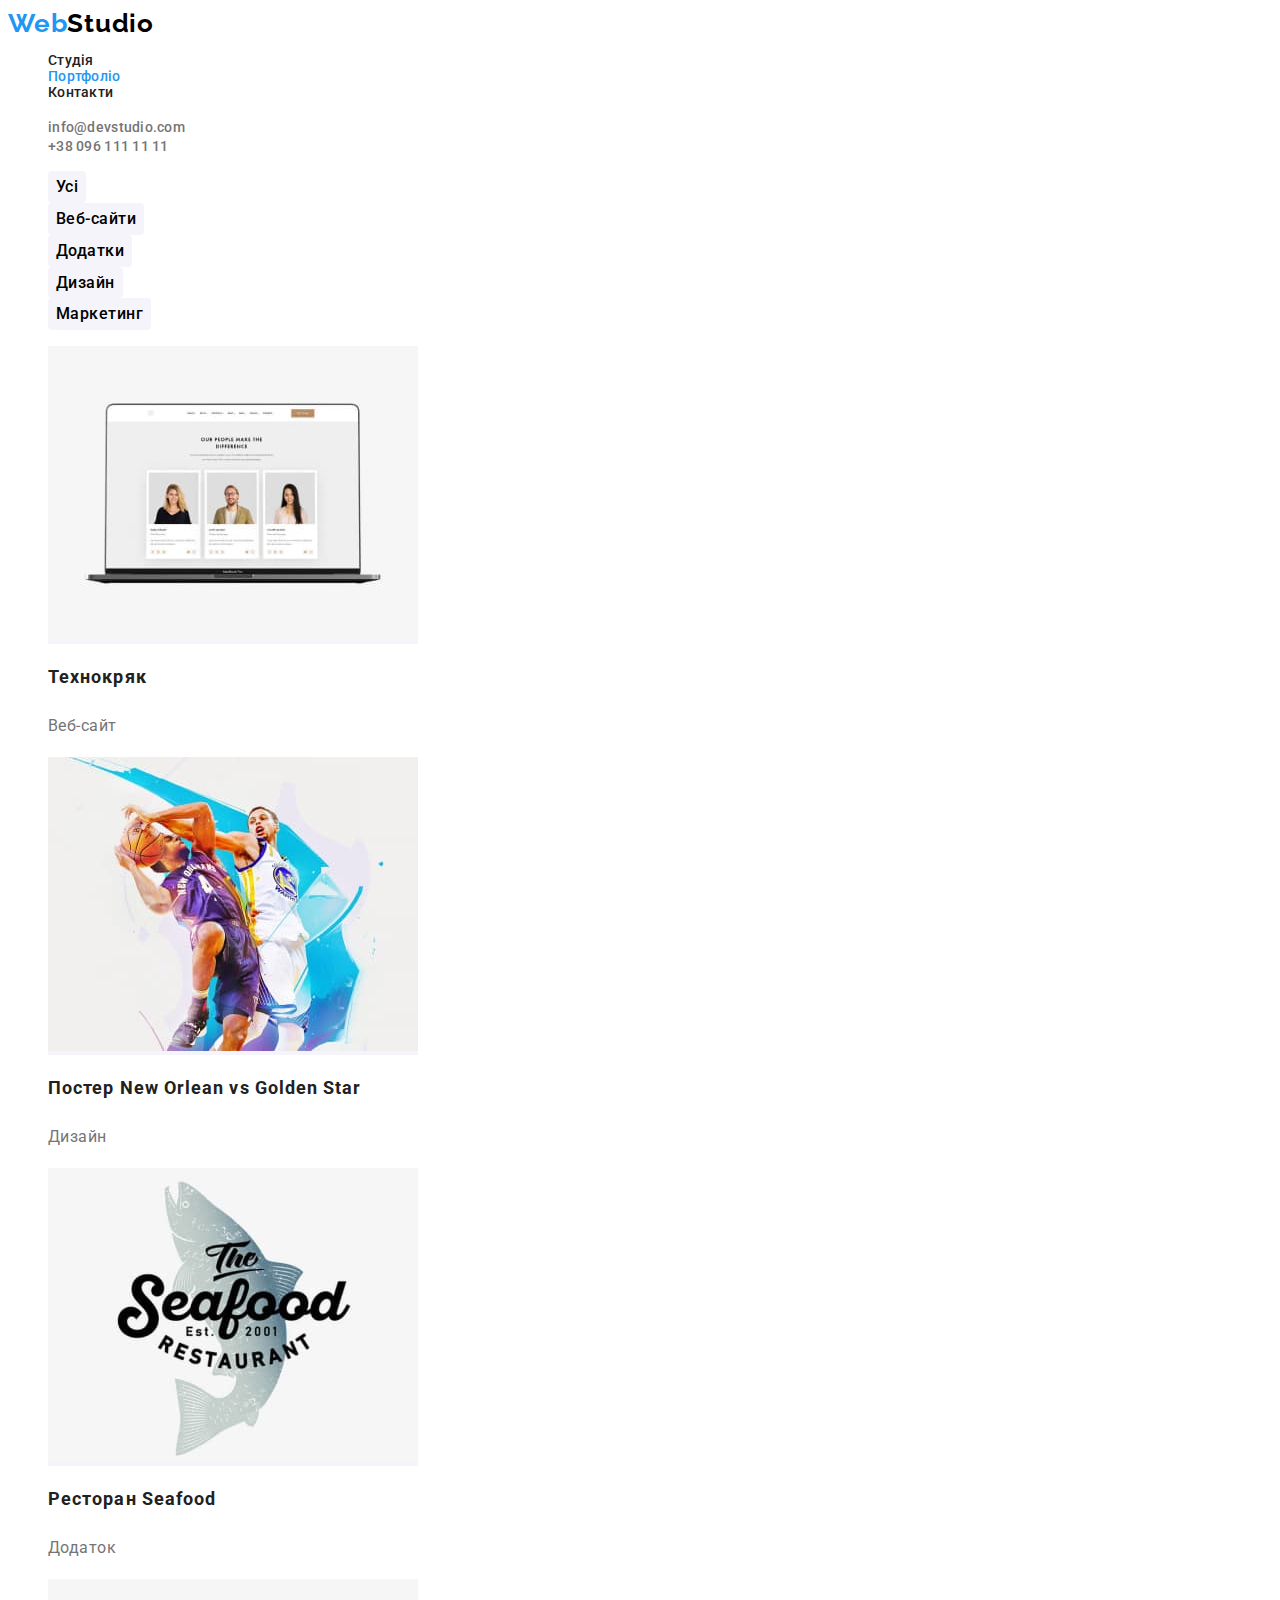
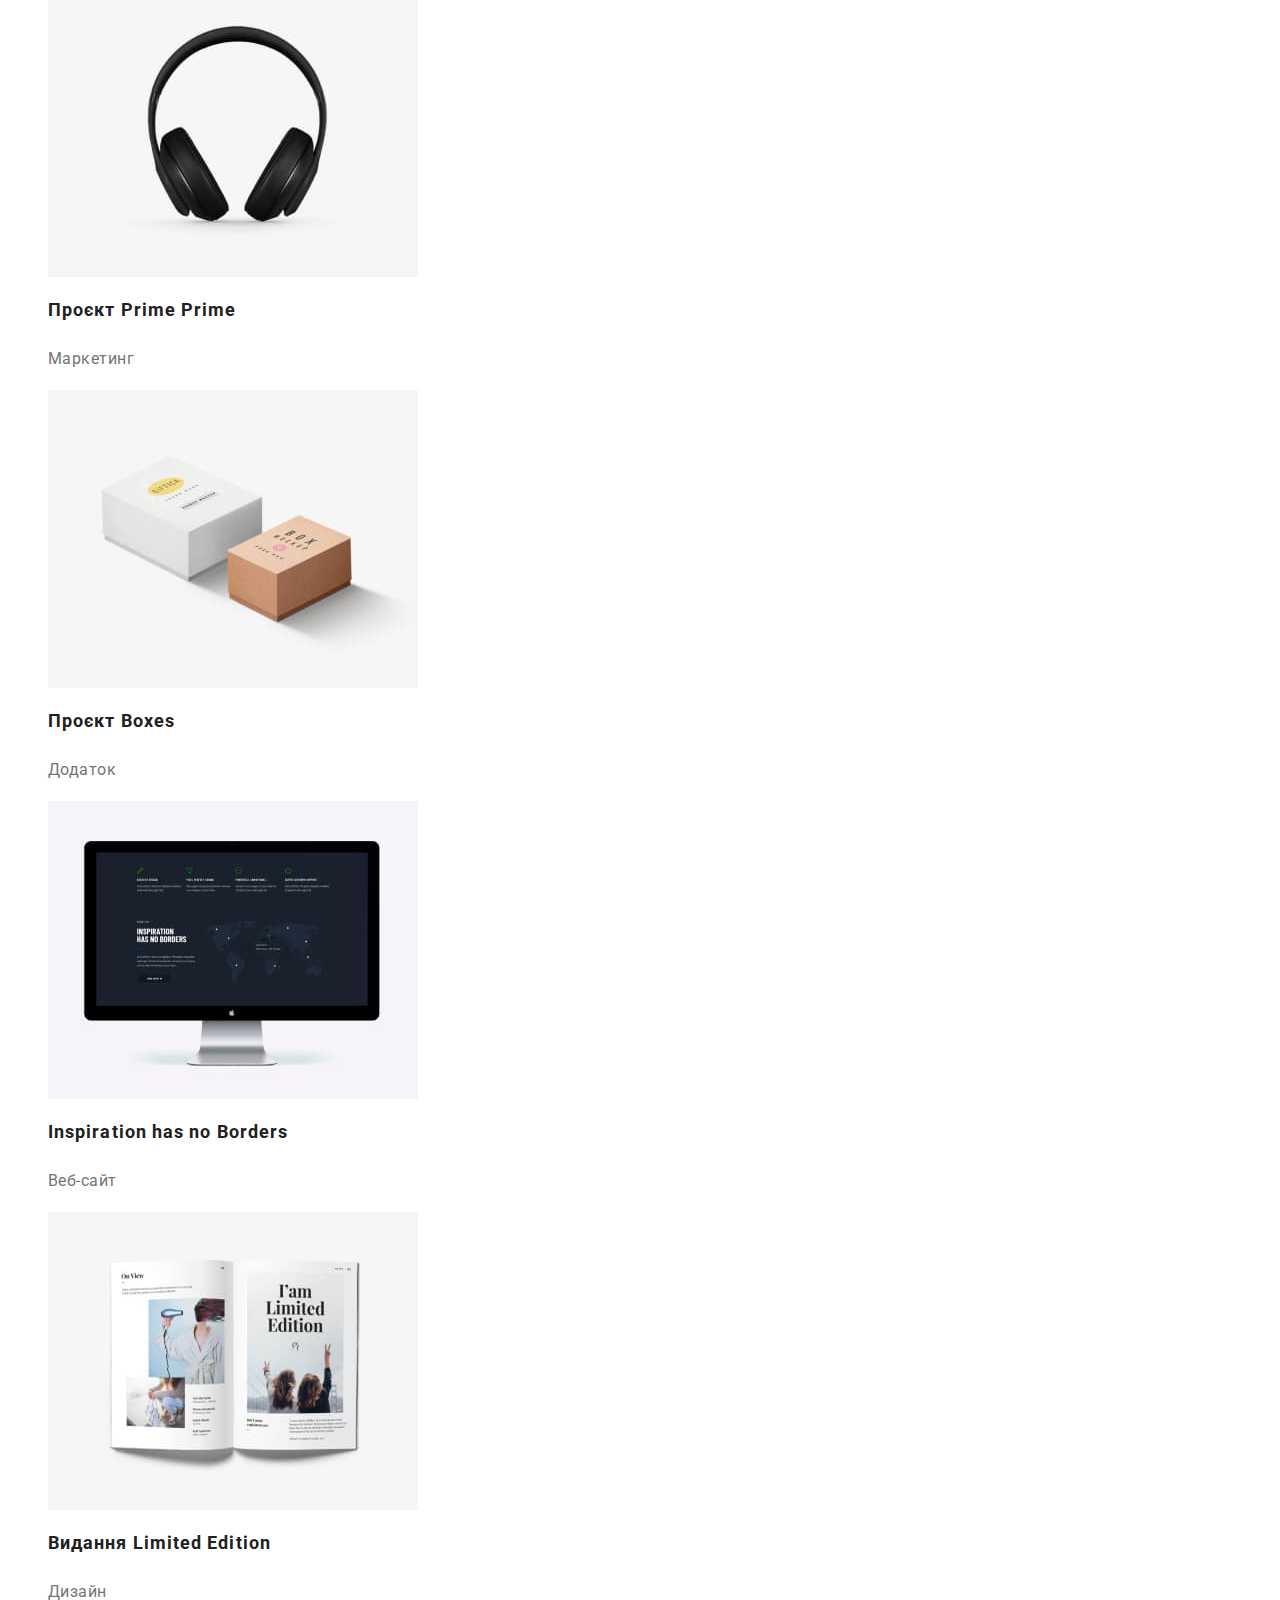
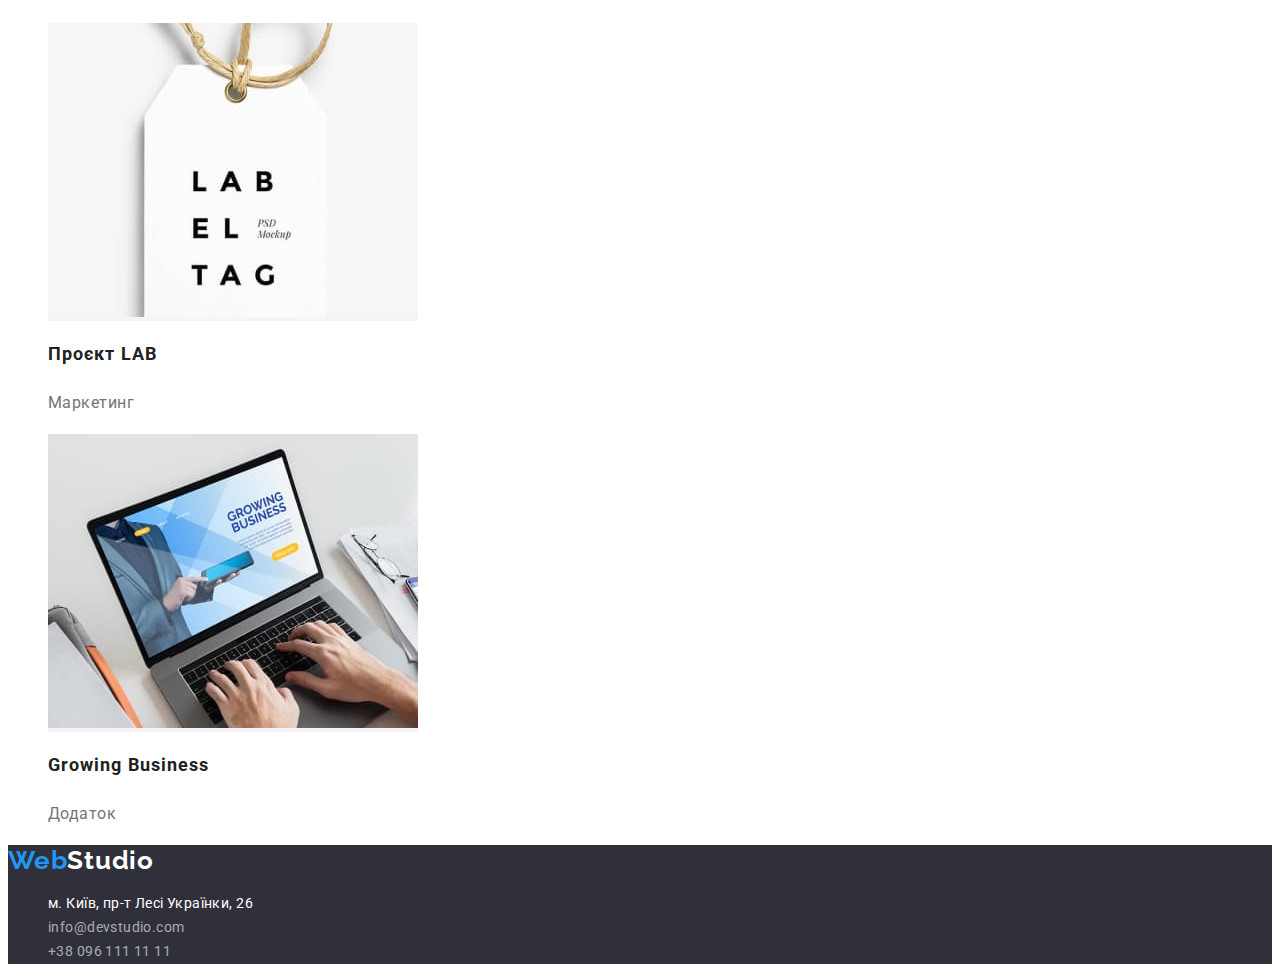
==== portfolio.html @ 5e90a902 "start" ====
<!DOCTYPE html>
<html lang="uk">
  <head>
    <meta charset="UTF-8" />
    <meta http-equiv="X-UA-Compatible" content="IE=edge" />
    <meta name="viewport" content="width=device-width, initial-scale=1.0" />
    <title>Портфоліо</title>
    <link rel="stylesheet" href="./css/style.css" />
    <link rel="preconnect" href="https://fonts.googleapis.com" />
    <link rel="preconnect" href="https://fonts.gstatic.com" crossorigin />
    <link
      href="https://fonts.googleapis.com/css2?family=Raleway:wght@700&family=Roboto:wght@400;500;700;900&display=swap"
      rel="stylesheet"
    />
    <link rel="stylesheet" href="./css/style.css" />
  </head>
  <body>
    <header>
      <a class="logo" lang="en" href="./index.html">
        Web<span class="logo-part">Studio</span>
      </a>
      <nav>
        <ul class="navigation list">
          <li class="navigation-item">
            <a class="navigation-link link" href="./index.html">Студія</a>
          </li>
          <li class="navigation-item">
            <a class="navigation-link link current" href="#">Портфоліо</a>
          </li>
          <li class="navigation-item">
            <a class="navigation-link link" href="#">Контакти</a>
          </li>
        </ul>
      </nav>
      <ul class="list">
        <li>
          <a class="header-mail link" href="mailto:info@devstudio.com"
            >info@devstudio.com</a
          >
        </li>
        <li>
          <a class="header-tel link" href="tel:+380961111111"
            >+38 096 111 11 11</a
          >
        </li>
      </ul>
    </header>

    <main>
      <section>
        <h1 class="visually-hidden">Портфоліо</h1>
        <ul class="portfolio-list list">
          <li class="portfolio-list-item">
            <button class="portfolio-list-btn" type="button">Усі</button>
          </li>
          <li>
            <button class="portfolio-list-btn" type="button">Веб-сайти</button>
          </li>
          <li>
            <button class="portfolio-list-btn" type="button">Додатки</button>
          </li>
          <li>
            <button class="portfolio-list-btn" type="button">Дизайн</button>
          </li>
          <li>
            <button class="portfolio-list-btn" type="button">Маркетинг</button>
          </li>
        </ul>
        <ul class="portfolio-exaples-list list">
          <li>
            <a class="portfolio-link link" href="">
              <img
                src="./images/portfolio/technokryak.jpg"
                alt="Веб сайт Технокряк"
                width="370"
                height="294"
              />
              <h2 class="portfolio-examples-name">Технокряк</h2>
              <p class="portfolio-examples-type">Веб-сайт</p></a
            >
          </li>
          <li>
            <a class="portfolio-link link" href="">
              <img
                src="./images/portfolio/poster.jpg"
                alt="Постер"
                width="370"
                height="294"
              />
              <h2 class="portfolio-examples-name">
                Постер <span lang="en">New Orlean vs Golden Star</span>
              </h2>
              <p class="portfolio-examples-type">Дизайн</p></a
            >
          </li>
          <li>
            <a class="portfolio-link link" href="">
              <img
                src="./images/portfolio/restaurant.jpg"
                alt="Емблема ресторану"
                width="370"
                height="294"
              />
              <h2 class="portfolio-examples-name">
                Ресторан <span lang="en">Seafood</span>
              </h2>
              <p class="portfolio-examples-type">Додаток</p></a
            >
          </li>
          <li>
            <a class="portfolio-link link" href="">
              <img
                src="./images/portfolio/prime.jpg"
                alt="Навушники"
                width="370"
                height="294"
              />
              <h2 class="portfolio-examples-name">
                Проєкт <span lang="en">Prime</span> Prime
              </h2>
              <p class="portfolio-examples-type">Маркетинг</p></a
            >
          </li>
          <li>
            <a class="portfolio-link link" href="">
              <img
                src="./images/portfolio/boxes.jpg"
                alt="Коробки"
                width="370"
                height="294"
              />
              <h2 class="portfolio-examples-name">
                Проєкт <span lang="en">Boxes</span>
              </h2>
              <p class="portfolio-examples-type">Додаток</p></a
            >
          </li>
          <li>
            <a class="portfolio-link link" href="">
              <img
                src="./images/portfolio/inspiration.jpg"
                alt="Карта світу на моніторі"
                width="370"
                height="294"
              />
              <h2 class="portfolio-examples-name" lang="en">
                Inspiration has no Borders
              </h2>
              <p class="portfolio-examples-type">Веб-сайт</p></a
            >
          </li>
          <li>
            <a class="portfolio-link link" href="">
              <img
                src="./images/portfolio/limition-edition.jpg"
                alt="Книга"
                width="370"
                height="294"
              />
              <h2 class="portfolio-examples-name">
                Видання <span lang="en">Limited Edition</span>
              </h2>
              <p class="portfolio-examples-type">Дизайн</p></a
            >
          </li>
          <li>
            <a class="portfolio-link link" href="">
              <img
                src="./images/portfolio/lab.jpg"
                alt="лейба на шнурку"
                width="370"
                height="294"
              />
              <h2 class="portfolio-examples-name">
                Проєкт <span lang="en">LAB</span>
              </h2>
              <p class="portfolio-examples-type">Маркетинг</p></a
            >
          </li>
          <li>
            <a class="portfolio-link link" href="">
              <img
                src="./images/portfolio/growing-business.jpg"
                alt="хтось працює на ноуті"
                width="370"
                height="294"
              />
              <h2 class="portfolio-examples-name" lang="en">
                Growing Business
              </h2>
              <p class="portfolio-examples-type">Додаток</p></a
            >
          </li>
        </ul>
      </section>
    </main>

    <footer class="footer">
      <a class="logo" lang="en" href="./index.html">
        Web<span class="logo-part-footer">Studio</span>
      </a>
      <address class="adress">
        <ul class="adress-list list">
          <li class="adress-list-item">
            <a
              class="adress-location link"
              href="https://goo.gl/maps/Y96jRxVXNG4Ckdfr9"
              target="_blank"
              rel="noopener noreferrer"
              >м. Київ, пр-т Лесі Українки, 26</a
            >
          </li>
          <li class="adress-list-item">
            <a class="adress-mail link" href="mailto:info@devstudio.com"
              >info@devstudio.com</a
            >
          </li>
          <li class="adress-list-item">
            <a class="adress-tel link" href="tel:+380961111111"
              >+38 096 111 11 11</a
            >
          </li>
        </ul>
      </address>
    </footer>
  </body>
</html>
---- css/style.css ----
:root {
  --main-color: #212121;
  --link-color: #2196f3;
  --second-text-color: #757575;
  --logo-color: #000000;
  --second-color: #ffffff;
  --team-background-color: #ffffff;
  --background-color-second: #2f303a;
  --background-color-third: #f5f4fa;
  --footer-link-color: rgba(255, 255, 255, 0.6);
  --btn-background-color: #2196f3;
  --btn-second-color: #188ce8;
}

body {
  font-family: "Roboto", sans-serif;
  background-color: #ffffff;
  color: var(--main-color);
}
.list {
  list-style: none;
}

.link {
  text-decoration: none;
}
/* -----------header =============*/
.logo {
  font-family: "Raleway";
  font-style: normal;
  font-weight: 700;
  font-size: 26px;
  line-height: 1.19;
  letter-spacing: 0.03em;
  color: var(--link-color);
  text-decoration: none;
}
.logo-part {
  color: var(--logo-color);
}
.navigation {
  font-weight: 500;
  font-size: 14px;
  line-height: 1.14;
  letter-spacing: 0.02em;
  color: var(--main-color);
}

.navigation-link {
  color: var(--main-color);
}
.navigation-link:hover,
.navigation-link:focus {
  color: var(--link-color);
}
.navigation-link.current {
  color: var(--link-color);
}
.header-mail,
.header-tel {
  font-weight: 500;
  font-size: 14px;
  line-height: 1.14;
  letter-spacing: 0.02em;
  color: var(--second-text-color);
}
.header-mail:hover,
.header-tel:hover,
.header-mail:focus,
.header-tel:focus {
  color: var(--link-color);
}

/* ----------- Hero=============*/
.hero {
  background-color: var(--background-color-second);
}
.hero-title {
  font-weight: 900;
  font-size: 44px;
  line-height: 1.36;
  text-align: center;
  letter-spacing: 0.06em;
  text-transform: uppercase;
  color: var(--second-color);
}

.hero-btn {
  font-family: inherit;
  background-color: var(--btn-background-color);
  box-shadow: 0px 4px 4px rgba(0, 0, 0, 0.15);
  border-radius: 4px;
  font-weight: 700;
  font-size: 16px;
  line-height: 1.88;
  text-align: center;
  letter-spacing: 0.06em;
  border-color: transparent;
  color: var(--second-color);
  cursor: pointer;
}

.hero-btn:hover,
.hero-btn:focus {
  background-color: var(--btn-second-color);
}

/* ----------- advantage=============*/
.visually-hidden {
  position: absolute;
  white-space: nowrap;
  width: 1px;
  height: 1px;
  overflow: hidden;
  border: 0;
  padding: 0;
  clip: rect(0 0 0 0);
  clip-path: inset(50%);
  margin: -1px;
}
.adventage-title {
  font-weight: 700;
  font-size: 14px;
  line-height: 1.14;
  letter-spacing: 0.03em;
  text-transform: uppercase;
}
.adventage-text {
  font-size: 14px;
  line-height: 1 71;
  letter-spacing: 0.03em;
  color: var(--second-text-color);
}
/* ----------- exaples=============*/
.examples-title {
  font-size: 36px;
  line-height: 1.16;
  text-align: center;
  letter-spacing: 0.03em;
}

.team-title {
  font-size: 36px;
  line-height: 1.16;
  text-align: center;
  letter-spacing: 0.03em;
}
/* ----------- team=============*/

.team {
  background-color: var(--background-color-third);
}
.team-list-item {
  background-color: var(--team-background-color);
}

.team-list-name {
  font-weight: 500;
  font-size: 16px;
  line-height: 1.18;
  text-align: center;
  letter-spacing: 0.03em;
}

.team-list-position {
  font-size: 16px;
  line-height: 1.18;
  text-align: center;
  letter-spacing: 0.03em;
  color: var(--second-text-color);
}

/* ----------- footer=============*/
.footer {
  background-color: var(--background-color-second);
}

.logo-part-footer {
  color: var(--second-color);
}
.adress {
  font-style: normal;
}

.adress-location {
  font-size: 14px;
  line-height: 1.71;
  letter-spacing: 0.03em;
  color: var(--second-color);
}
.adress-tel,
.adress-mail {
  font-size: 14px;
  line-height: 1.71;
  letter-spacing: 0.03em;
  color: var(--footer-link-color);
}

.adress-tel:hover,
.adress-mail:hover,
.adress-location:hover {
  color: var(--link-color);
}

.adress-tel:focus,
.adress-mail:focus,
.adress-location:focus {
  color: var(--link-color);
}
/* ----------- portfolio=============*/

.portfolio-list-btn:hover,
.portfolio-list-btn:focus {
  color: var(--second-color);
  background-color: var(--btn-background-color);
}
.portfolio-list-btn {
  font-family: inherit;
  cursor: pointer;
  font-weight: 500;
  font-size: 16px;
  line-height: 1.62;
  border-color: transparent;
  border-radius: 4px;
  text-align: center;
  letter-spacing: 0.03em;
  background-color: var(--background-color-third);
}

.portfolio-link {
  color: var(--main-color);
  background-color: var(--background-color-third);
}

.portfolio-examples-name {
  font-size: 18px;
  line-height: 2;
  letter-spacing: 0.06em;
}
.portfolio-examples-type {
  font-size: 16px;
  line-height: 1.88;
  letter-spacing: 0.03em;
  color: var(--second-text-color);
}
---- css/style.css ----
:root {
  --main-color: #212121;
  --link-color: #2196f3;
  --second-text-color: #757575;
  --logo-color: #000000;
  --second-color: #ffffff;
  --team-background-color: #ffffff;
  --background-color-second: #2f303a;
  --background-color-third: #f5f4fa;
  --footer-link-color: rgba(255, 255, 255, 0.6);
  --btn-background-color: #2196f3;
  --btn-second-color: #188ce8;
}

body {
  font-family: "Roboto", sans-serif;
  background-color: #ffffff;
  color: var(--main-color);
}
.list {
  list-style: none;
}

.link {
  text-decoration: none;
}
/* -----------header =============*/
.logo {
  font-family: "Raleway";
  font-style: normal;
  font-weight: 700;
  font-size: 26px;
  line-height: 1.19;
  letter-spacing: 0.03em;
  color: var(--link-color);
  text-decoration: none;
}
.logo-part {
  color: var(--logo-color);
}
.navigation {
  font-weight: 500;
  font-size: 14px;
  line-height: 1.14;
  letter-spacing: 0.02em;
  color: var(--main-color);
}

.navigation-link {
  color: var(--main-color);
}
.navigation-link:hover,
.navigation-link:focus {
  color: var(--link-color);
}
.navigation-link.current {
  color: var(--link-color);
}
.header-mail,
.header-tel {
  font-weight: 500;
  font-size: 14px;
  line-height: 1.14;
  letter-spacing: 0.02em;
  color: var(--second-text-color);
}
.header-mail:hover,
.header-tel:hover,
.header-mail:focus,
.header-tel:focus {
  color: var(--link-color);
}

/* ----------- Hero=============*/
.hero {
  background-color: var(--background-color-second);
}
.hero-title {
  font-weight: 900;
  font-size: 44px;
  line-height: 1.36;
  text-align: center;
  letter-spacing: 0.06em;
  text-transform: uppercase;
  color: var(--second-color);
}

.hero-btn {
  font-family: inherit;
  background-color: var(--btn-background-color);
  box-shadow: 0px 4px 4px rgba(0, 0, 0, 0.15);
  border-radius: 4px;
  font-weight: 700;
  font-size: 16px;
  line-height: 1.88;
  text-align: center;
  letter-spacing: 0.06em;
  border-color: transparent;
  color: var(--second-color);
  cursor: pointer;
}

.hero-btn:hover,
.hero-btn:focus {
  background-color: var(--btn-second-color);
}

/* ----------- advantage=============*/
.visually-hidden {
  position: absolute;
  white-space: nowrap;
  width: 1px;
  height: 1px;
  overflow: hidden;
  border: 0;
  padding: 0;
  clip: rect(0 0 0 0);
  clip-path: inset(50%);
  margin: -1px;
}
.adventage-title {
  font-weight: 700;
  font-size: 14px;
  line-height: 1.14;
  letter-spacing: 0.03em;
  text-transform: uppercase;
}
.adventage-text {
  font-size: 14px;
  line-height: 1 71;
  letter-spacing: 0.03em;
  color: var(--second-text-color);
}
/* ----------- exaples=============*/
.examples-title {
  font-size: 36px;
  line-height: 1.16;
  text-align: center;
  letter-spacing: 0.03em;
}

.team-title {
  font-size: 36px;
  line-height: 1.16;
  text-align: center;
  letter-spacing: 0.03em;
}
/* ----------- team=============*/

.team {
  background-color: var(--background-color-third);
}
.team-list-item {
  background-color: var(--team-background-color);
}

.team-list-name {
  font-weight: 500;
  font-size: 16px;
  line-height: 1.18;
  text-align: center;
  letter-spacing: 0.03em;
}

.team-list-position {
  font-size: 16px;
  line-height: 1.18;
  text-align: center;
  letter-spacing: 0.03em;
  color: var(--second-text-color);
}

/* ----------- footer=============*/
.footer {
  background-color: var(--background-color-second);
}

.logo-part-footer {
  color: var(--second-color);
}
.adress {
  font-style: normal;
}

.adress-location {
  font-size: 14px;
  line-height: 1.71;
  letter-spacing: 0.03em;
  color: var(--second-color);
}
.adress-tel,
.adress-mail {
  font-size: 14px;
  line-height: 1.71;
  letter-spacing: 0.03em;
  color: var(--footer-link-color);
}

.adress-tel:hover,
.adress-mail:hover,
.adress-location:hover {
  color: var(--link-color);
}

.adress-tel:focus,
.adress-mail:focus,
.adress-location:focus {
  color: var(--link-color);
}
/* ----------- portfolio=============*/

.portfolio-list-btn:hover,
.portfolio-list-btn:focus {
  color: var(--second-color);
  background-color: var(--btn-background-color);
}
.portfolio-list-btn {
  font-family: inherit;
  cursor: pointer;
  font-weight: 500;
  font-size: 16px;
  line-height: 1.62;
  border-color: transparent;
  border-radius: 4px;
  text-align: center;
  letter-spacing: 0.03em;
  background-color: var(--background-color-third);
}

.portfolio-link {
  color: var(--main-color);
  background-color: var(--background-color-third);
}

.portfolio-examples-name {
  font-size: 18px;
  line-height: 2;
  letter-spacing: 0.06em;
}
.portfolio-examples-type {
  font-size: 16px;
  line-height: 1.88;
  letter-spacing: 0.03em;
  color: var(--second-text-color);
}
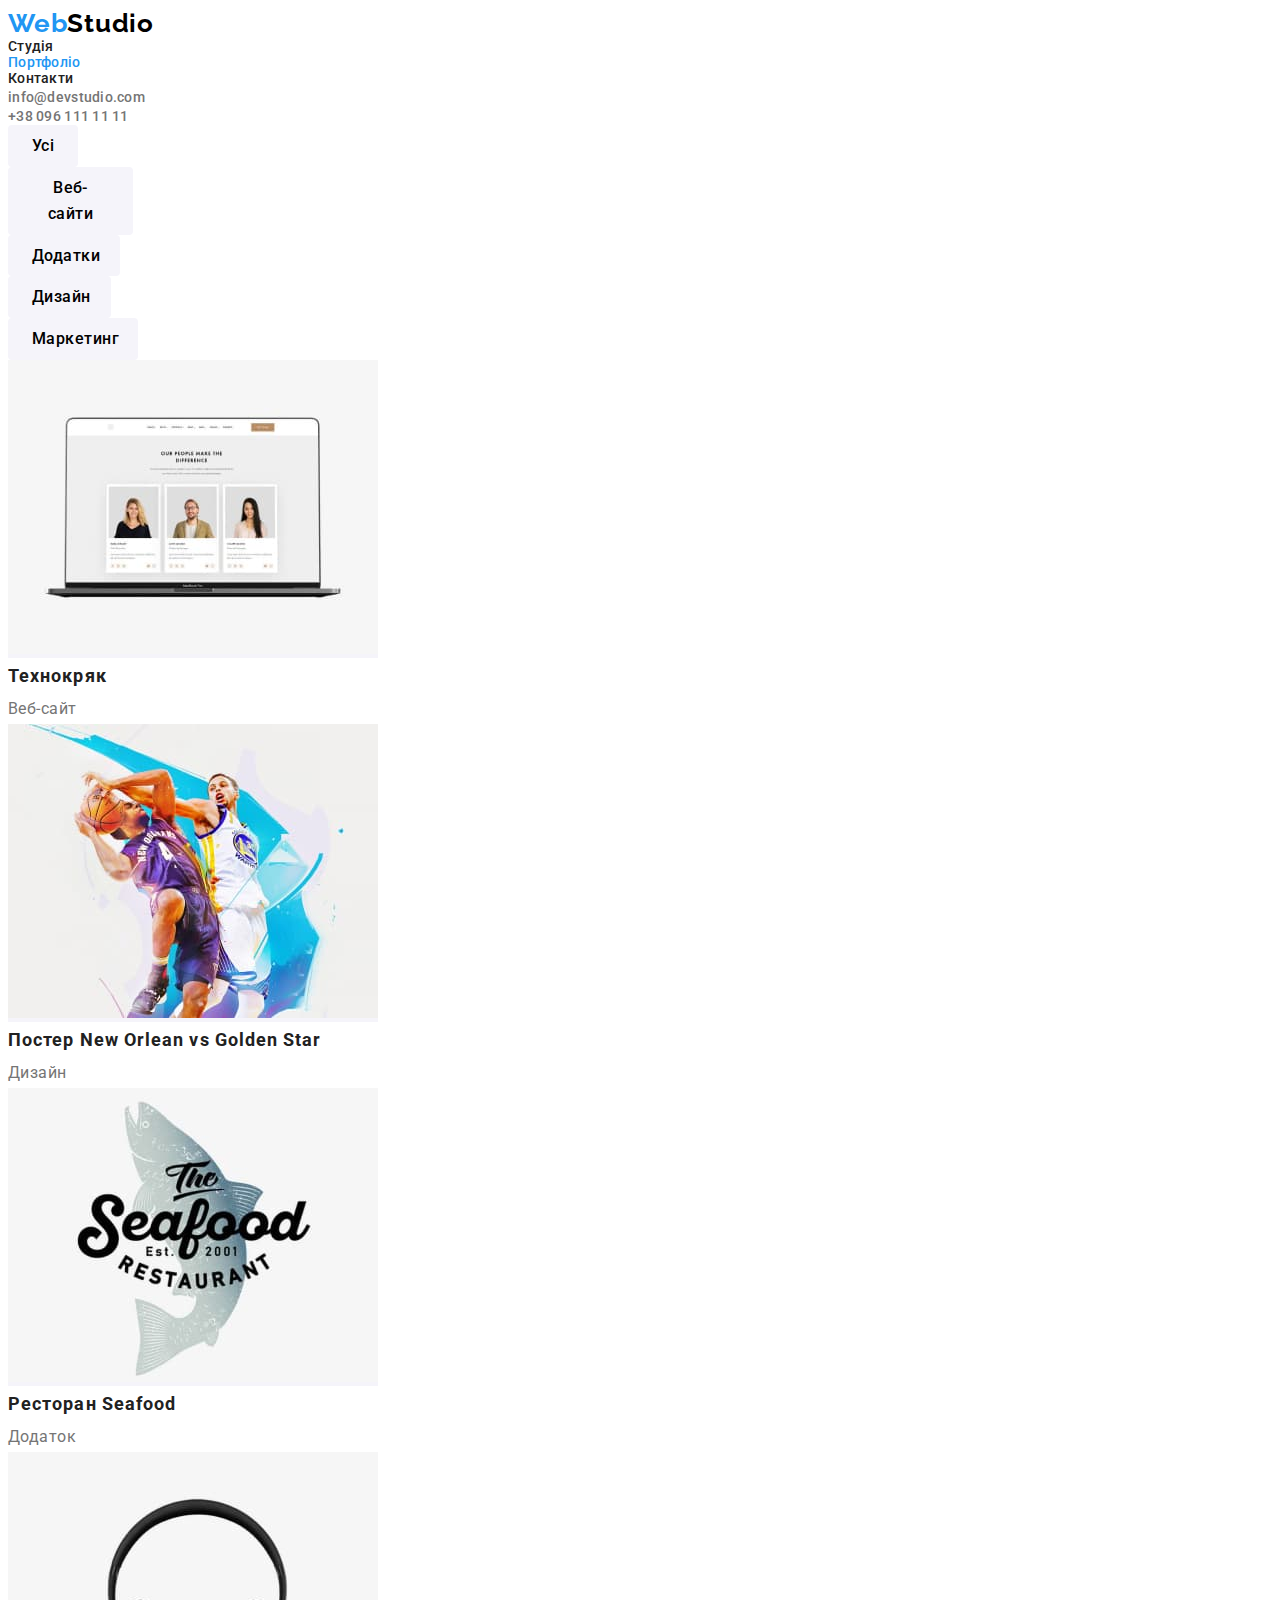
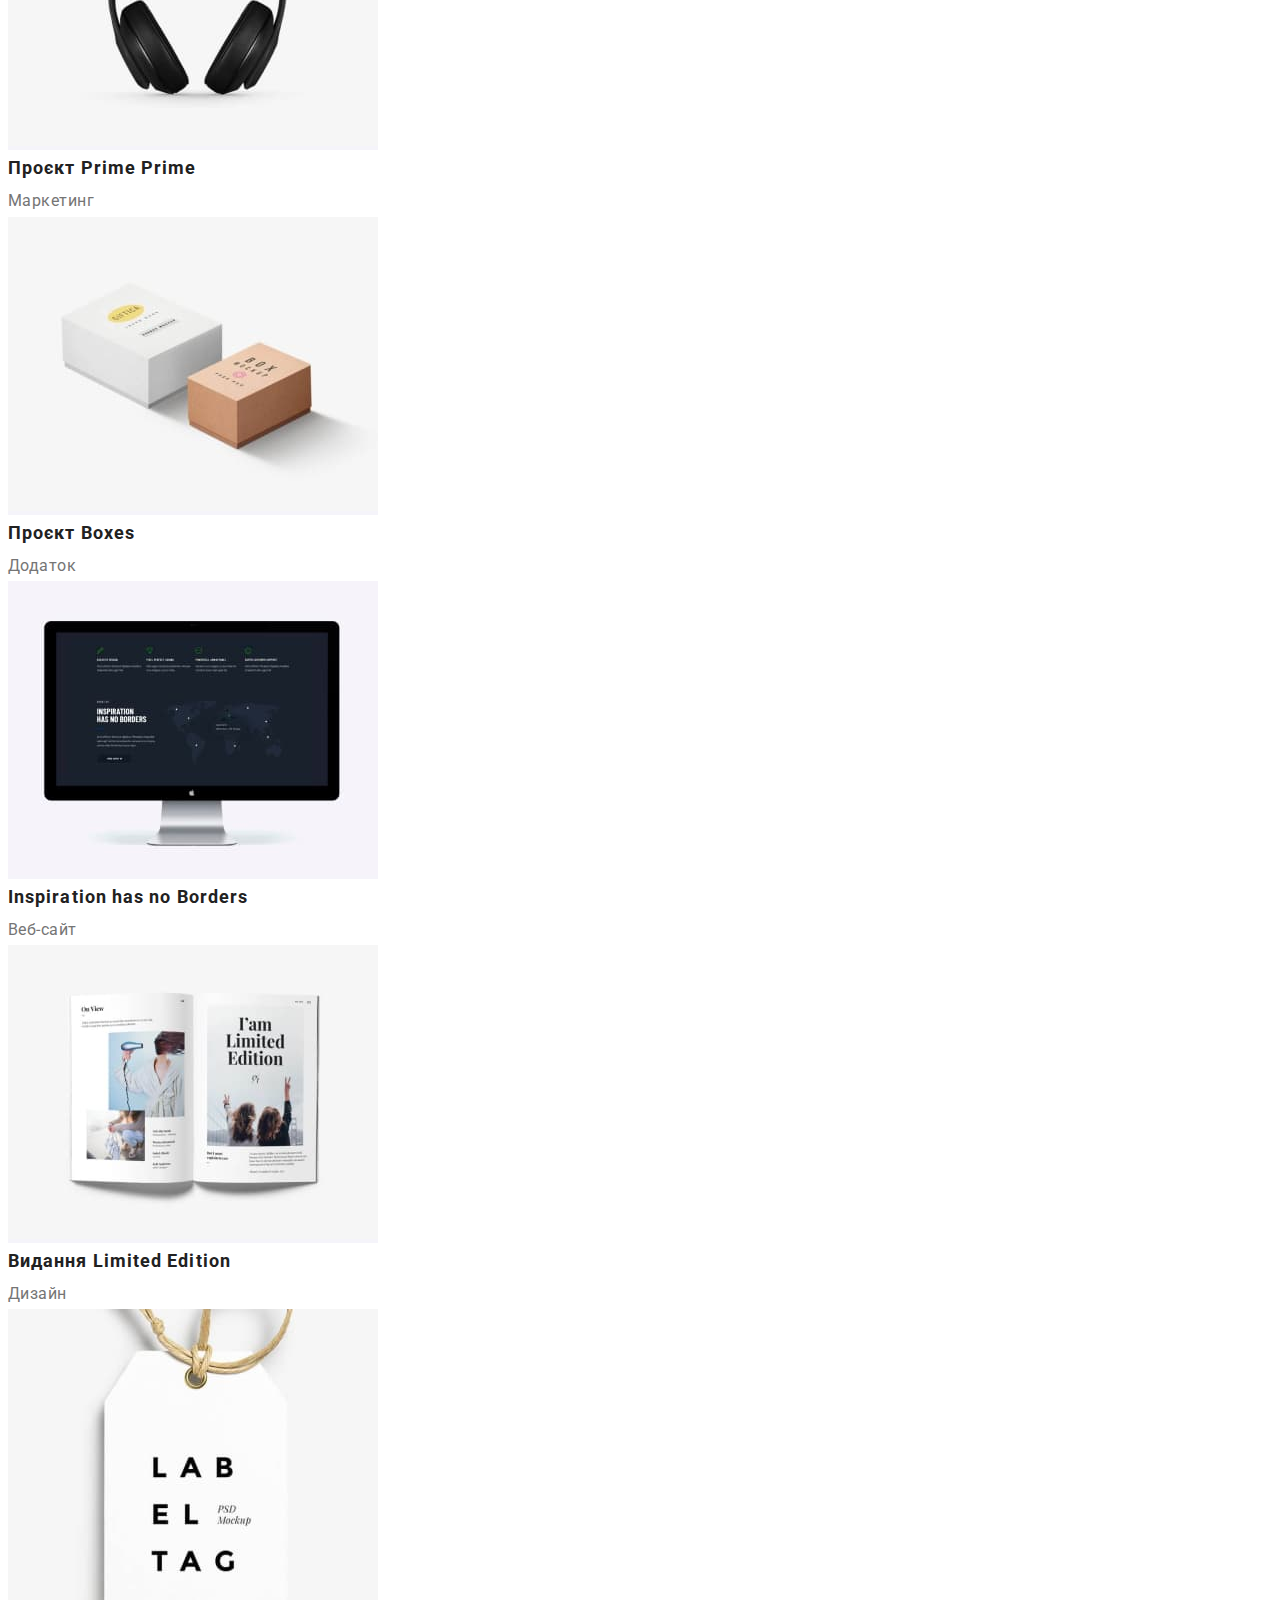
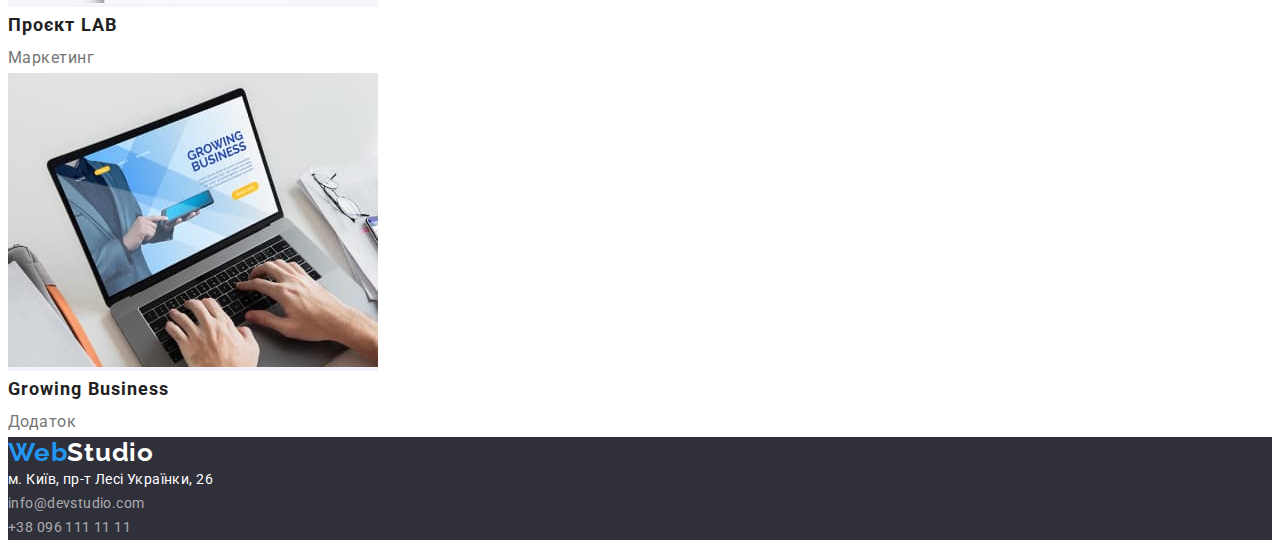
==== commit c1a76140: "button containers" ====
--- a/portfolio.html
+++ b/portfolio.html
@@ -11,6 +11,13 @@
     <link
       href="https://fonts.googleapis.com/css2?family=Raleway:wght@700&family=Roboto:wght@400;500;700;900&display=swap"
       rel="stylesheet"
+    />
+    <link
+      rel="stylesheet"
+      href="https://cdnjs.cloudflare.com/ajax/libs/modern-normalize/1.1.0/modern-normalize.min.css"
+      integrity="sha512-wpPYUAdjBVSE4KJnH1VR1HeZfpl1ub8YT/NKx4PuQ5NmX2tKuGu6U/JRp5y+Y8XG2tV+wKQpNHVUX03MfMFn9Q=="
+      crossorigin="anonymous"
+      referrerpolicy="no-referrer"
     />
     <link rel="stylesheet" href="./css/style.css" />
   </head>
@@ -51,19 +58,29 @@
         <h1 class="visually-hidden">Портфоліо</h1>
         <ul class="portfolio-list list">
           <li class="portfolio-list-item">
-            <button class="portfolio-list-btn" type="button">Усі</button>
-          </li>
-          <li>
-            <button class="portfolio-list-btn" type="button">Веб-сайти</button>
-          </li>
-          <li>
-            <button class="portfolio-list-btn" type="button">Додатки</button>
-          </li>
-          <li>
-            <button class="portfolio-list-btn" type="button">Дизайн</button>
-          </li>
-          <li>
-            <button class="portfolio-list-btn" type="button">Маркетинг</button>
+            <button class="portfolio-list-btn btn-all" type="button">
+              Усі
+            </button>
+          </li>
+          <li>
+            <button class="portfolio-list-btn btn-web" type="button">
+              Веб-сайти
+            </button>
+          </li>
+          <li>
+            <button class="portfolio-list-btn btn-app" type="button">
+              Додатки
+            </button>
+          </li>
+          <li>
+            <button class="portfolio-list-btn btn-design" type="button">
+              Дизайн
+            </button>
+          </li>
+          <li>
+            <button class="portfolio-list-btn btn-marketing" type="button">
+              Маркетинг
+            </button>
           </li>
         </ul>
         <ul class="portfolio-exaples-list list">
--- a/css/style.css
+++ b/css/style.css
@@ -17,6 +17,21 @@
   background-color: #ffffff;
   color: var(--main-color);
 }
+p,
+h1,
+h2,
+h3,
+h4,
+h5,
+h6 {
+  margin: 0;
+}
+
+ul {
+  margin: 0;
+  padding-left: 0;
+}
+
 .list {
   list-style: none;
 }
@@ -24,7 +39,24 @@
 .link {
   text-decoration: none;
 }
+
+.container {
+  width: 1200px;
+  padding-left: 15px;
+  padding-right: 15px;
+  outline: 2px solid red;
+  margin: 0 auto;
+}
+.section {
+  padding-top: 94px;
+  padding-bottom: 94px;
+}
 /* -----------header =============*/
+.header {
+  padding-top: 24px;
+  padding-bottom: 24px;
+}
+
 .logo {
   font-family: "Raleway";
   font-style: normal;
@@ -74,15 +106,18 @@
 /* ----------- Hero=============*/
 .hero {
   background-color: var(--background-color-second);
+  text-align: center;
 }
 .hero-title {
   font-weight: 900;
   font-size: 44px;
   line-height: 1.36;
-  text-align: center;
+  /* text-align: center; */
   letter-spacing: 0.06em;
   text-transform: uppercase;
   color: var(--second-color);
+
+  margin-bottom: 30px;
 }
 
 .hero-btn {
@@ -98,6 +133,8 @@
   border-color: transparent;
   color: var(--second-color);
   cursor: pointer;
+  padding: 10px 32px;
+  min-width: 216px;
 }
 
 .hero-btn:hover,
@@ -225,6 +262,26 @@
   text-align: center;
   letter-spacing: 0.03em;
   background-color: var(--background-color-third);
+
+  padding: 6px 22px;
+}
+
+.portfolio-list-btn .btn-all {
+  width: 73px;
+  padding: 6px 25px;
+}
+.btn-web {
+  width: 125px;
+}
+.btn-app {
+  width: 112px;
+}
+.btn-design {
+  width: 103px;
+}
+
+.btn-marketing {
+  width: 130px;
 }
 
 .portfolio-link {
--- a/css/style.css
+++ b/css/style.css
@@ -17,6 +17,21 @@
   background-color: #ffffff;
   color: var(--main-color);
 }
+p,
+h1,
+h2,
+h3,
+h4,
+h5,
+h6 {
+  margin: 0;
+}
+
+ul {
+  margin: 0;
+  padding-left: 0;
+}
+
 .list {
   list-style: none;
 }
@@ -24,7 +39,24 @@
 .link {
   text-decoration: none;
 }
+
+.container {
+  width: 1200px;
+  padding-left: 15px;
+  padding-right: 15px;
+  outline: 2px solid red;
+  margin: 0 auto;
+}
+.section {
+  padding-top: 94px;
+  padding-bottom: 94px;
+}
 /* -----------header =============*/
+.header {
+  padding-top: 24px;
+  padding-bottom: 24px;
+}
+
 .logo {
   font-family: "Raleway";
   font-style: normal;
@@ -74,15 +106,18 @@
 /* ----------- Hero=============*/
 .hero {
   background-color: var(--background-color-second);
+  text-align: center;
 }
 .hero-title {
   font-weight: 900;
   font-size: 44px;
   line-height: 1.36;
-  text-align: center;
+  /* text-align: center; */
   letter-spacing: 0.06em;
   text-transform: uppercase;
   color: var(--second-color);
+
+  margin-bottom: 30px;
 }
 
 .hero-btn {
@@ -98,6 +133,8 @@
   border-color: transparent;
   color: var(--second-color);
   cursor: pointer;
+  padding: 10px 32px;
+  min-width: 216px;
 }
 
 .hero-btn:hover,
@@ -225,6 +262,26 @@
   text-align: center;
   letter-spacing: 0.03em;
   background-color: var(--background-color-third);
+
+  padding: 6px 22px;
+}
+
+.portfolio-list-btn .btn-all {
+  width: 73px;
+  padding: 6px 25px;
+}
+.btn-web {
+  width: 125px;
+}
+.btn-app {
+  width: 112px;
+}
+.btn-design {
+  width: 103px;
+}
+
+.btn-marketing {
+  width: 130px;
 }
 
 .portfolio-link {
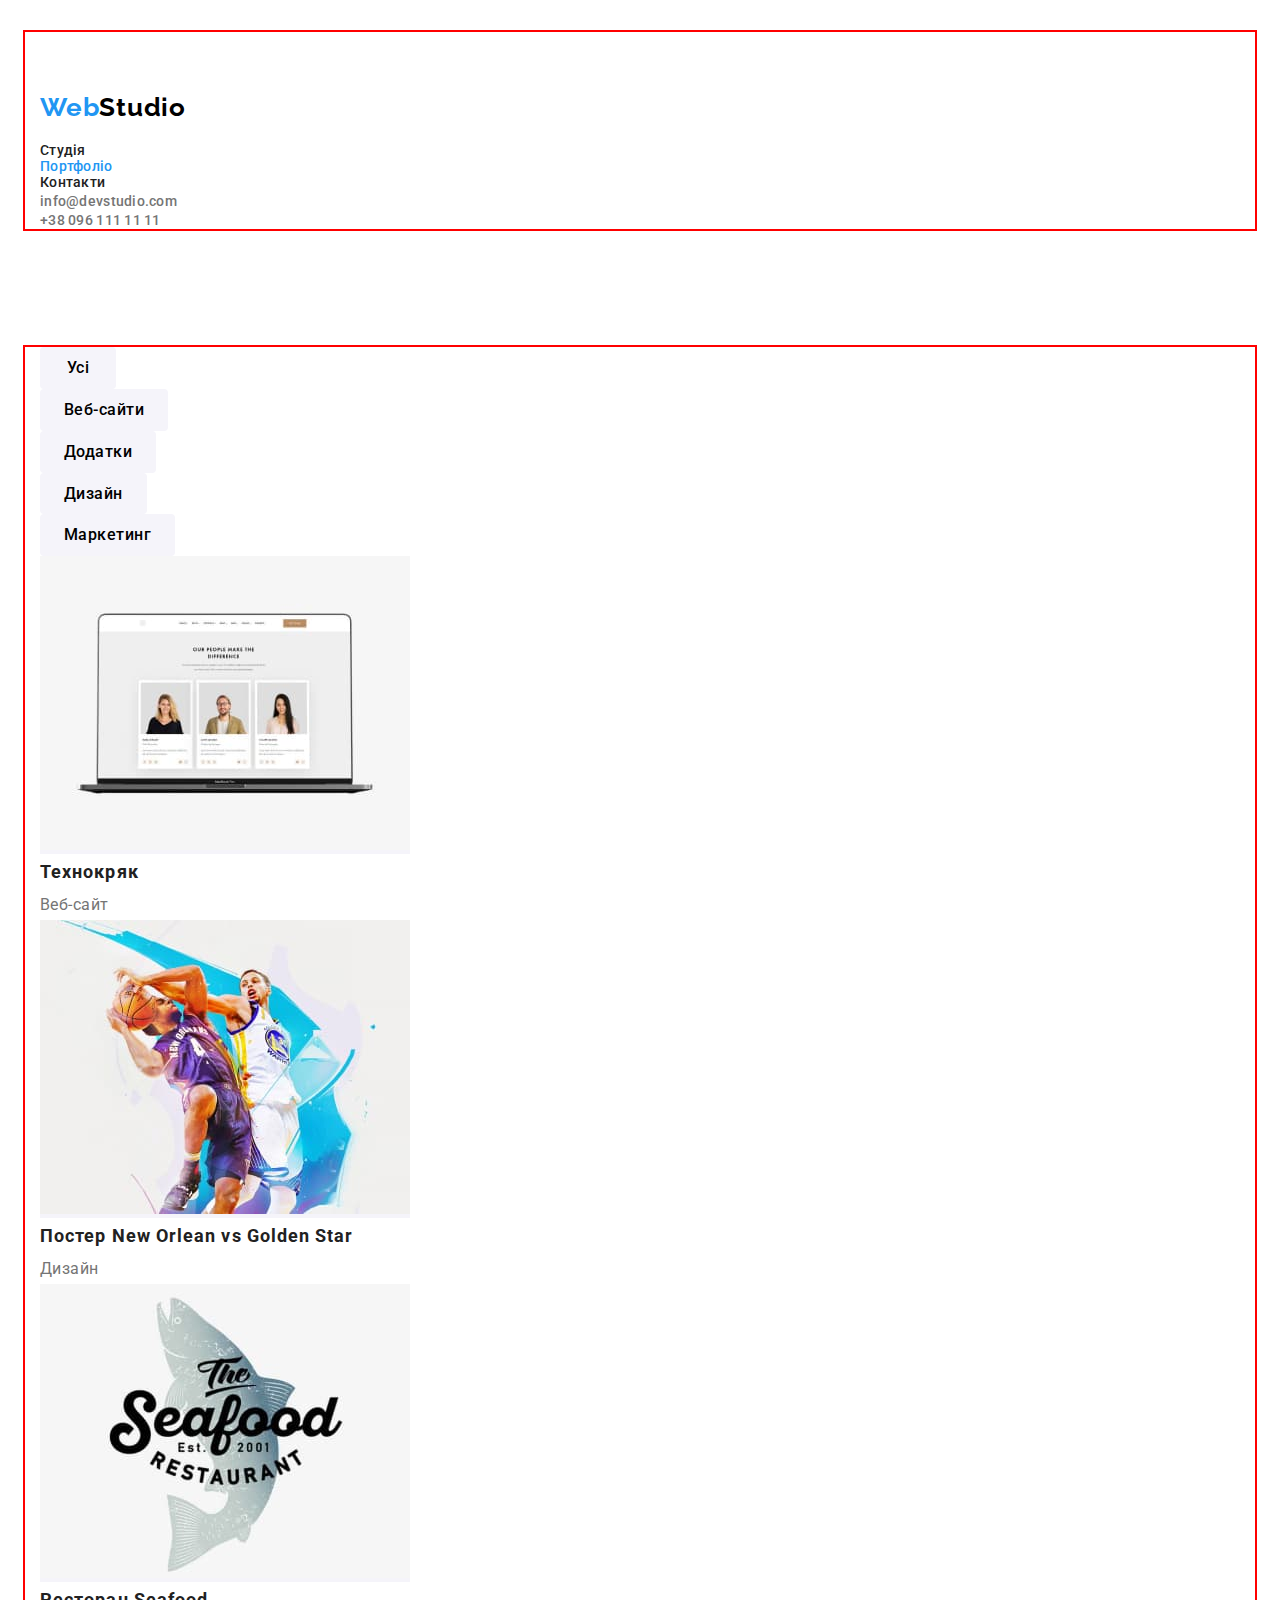
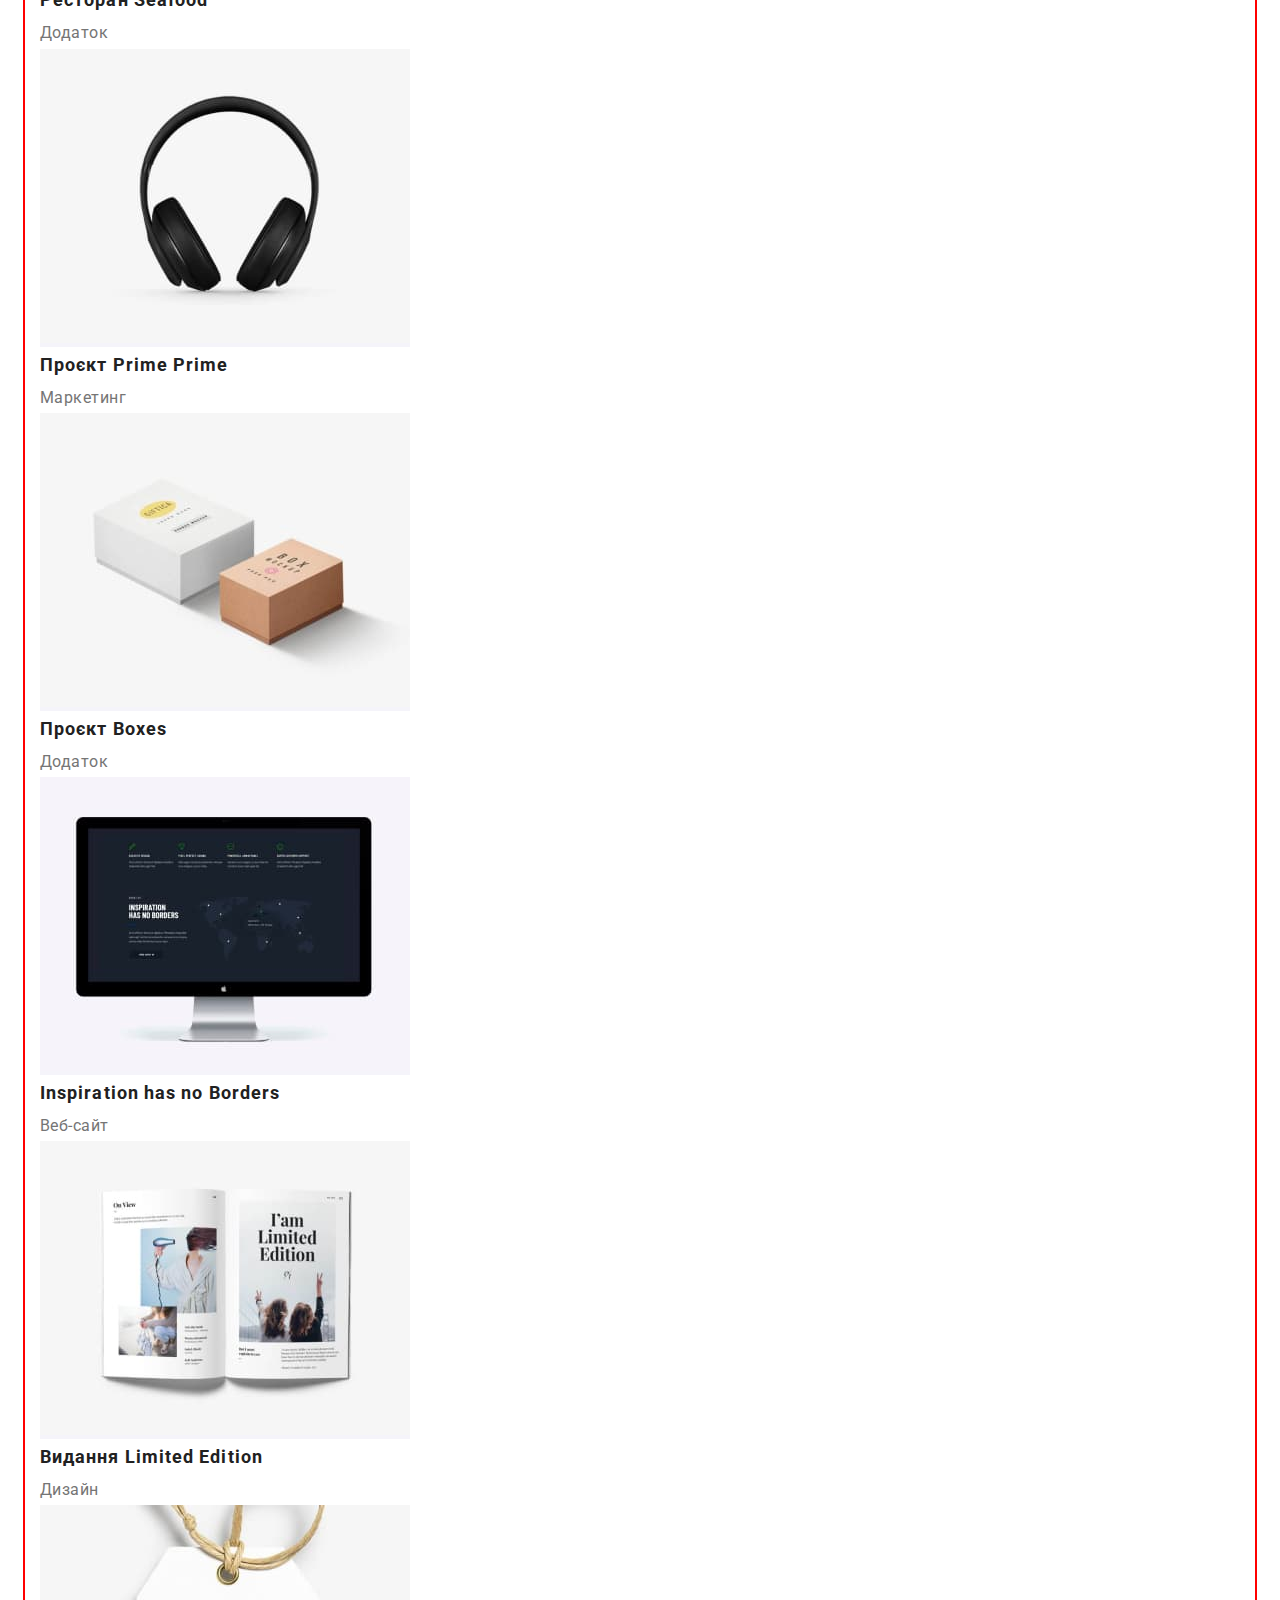
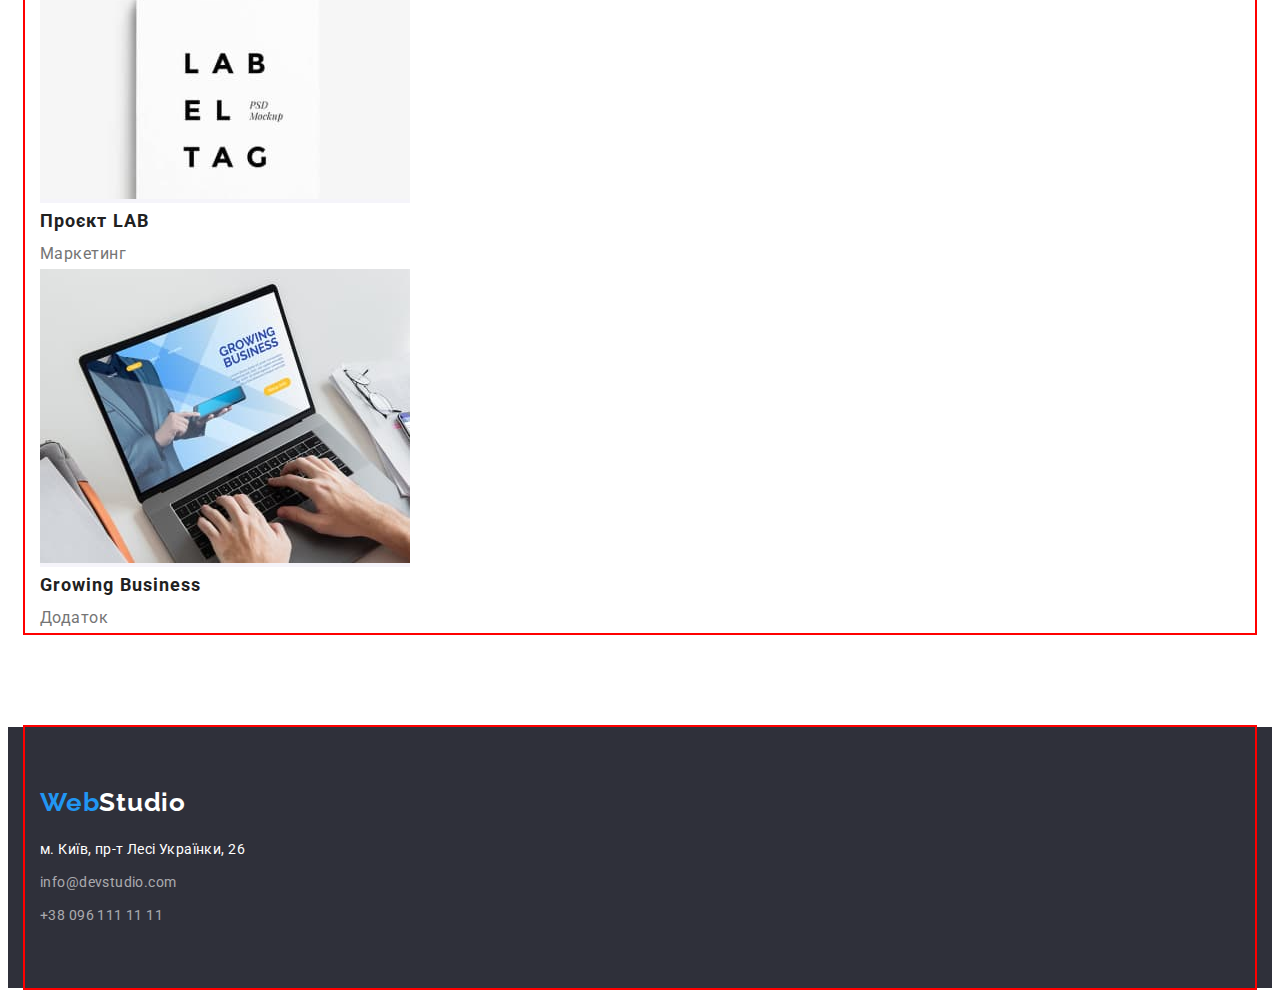
==== commit 8ac06b9f: "blocks" ====
--- a/portfolio.html
+++ b/portfolio.html
@@ -22,223 +22,229 @@
     <link rel="stylesheet" href="./css/style.css" />
   </head>
   <body>
-    <header>
-      <a class="logo" lang="en" href="./index.html">
-        Web<span class="logo-part">Studio</span>
-      </a>
-      <nav>
-        <ul class="navigation list">
-          <li class="navigation-item">
-            <a class="navigation-link link" href="./index.html">Студія</a>
+    <header class="header">
+      <div class="container">
+        <a class="logo" lang="en" href="./index.html">
+          Web<span class="logo-part">Studio</span>
+        </a>
+        <nav>
+          <ul class="navigation list">
+            <li class="navigation-item">
+              <a class="navigation-link link" href="./index.html">Студія</a>
+            </li>
+            <li class="navigation-item">
+              <a class="navigation-link link current" href="#">Портфоліо</a>
+            </li>
+            <li class="navigation-item">
+              <a class="navigation-link link" href="#">Контакти</a>
+            </li>
+          </ul>
+        </nav>
+        <ul class="list">
+          <li>
+            <a class="header-mail link" href="mailto:info@devstudio.com"
+              >info@devstudio.com</a
+            >
           </li>
-          <li class="navigation-item">
-            <a class="navigation-link link current" href="#">Портфоліо</a>
-          </li>
-          <li class="navigation-item">
-            <a class="navigation-link link" href="#">Контакти</a>
+          <li>
+            <a class="header-tel link" href="tel:+380961111111"
+              >+38 096 111 11 11</a
+            >
           </li>
         </ul>
-      </nav>
-      <ul class="list">
-        <li>
-          <a class="header-mail link" href="mailto:info@devstudio.com"
-            >info@devstudio.com</a
-          >
-        </li>
-        <li>
-          <a class="header-tel link" href="tel:+380961111111"
-            >+38 096 111 11 11</a
-          >
-        </li>
-      </ul>
+      </div>
     </header>
 
     <main>
-      <section>
-        <h1 class="visually-hidden">Портфоліо</h1>
-        <ul class="portfolio-list list">
-          <li class="portfolio-list-item">
-            <button class="portfolio-list-btn btn-all" type="button">
-              Усі
-            </button>
-          </li>
-          <li>
-            <button class="portfolio-list-btn btn-web" type="button">
-              Веб-сайти
-            </button>
-          </li>
-          <li>
-            <button class="portfolio-list-btn btn-app" type="button">
-              Додатки
-            </button>
-          </li>
-          <li>
-            <button class="portfolio-list-btn btn-design" type="button">
-              Дизайн
-            </button>
-          </li>
-          <li>
-            <button class="portfolio-list-btn btn-marketing" type="button">
-              Маркетинг
-            </button>
-          </li>
-        </ul>
-        <ul class="portfolio-exaples-list list">
-          <li>
-            <a class="portfolio-link link" href="">
-              <img
-                src="./images/portfolio/technokryak.jpg"
-                alt="Веб сайт Технокряк"
-                width="370"
-                height="294"
-              />
-              <h2 class="portfolio-examples-name">Технокряк</h2>
-              <p class="portfolio-examples-type">Веб-сайт</p></a
-            >
-          </li>
-          <li>
-            <a class="portfolio-link link" href="">
-              <img
-                src="./images/portfolio/poster.jpg"
-                alt="Постер"
-                width="370"
-                height="294"
-              />
-              <h2 class="portfolio-examples-name">
-                Постер <span lang="en">New Orlean vs Golden Star</span>
-              </h2>
-              <p class="portfolio-examples-type">Дизайн</p></a
-            >
-          </li>
-          <li>
-            <a class="portfolio-link link" href="">
-              <img
-                src="./images/portfolio/restaurant.jpg"
-                alt="Емблема ресторану"
-                width="370"
-                height="294"
-              />
-              <h2 class="portfolio-examples-name">
-                Ресторан <span lang="en">Seafood</span>
-              </h2>
-              <p class="portfolio-examples-type">Додаток</p></a
-            >
-          </li>
-          <li>
-            <a class="portfolio-link link" href="">
-              <img
-                src="./images/portfolio/prime.jpg"
-                alt="Навушники"
-                width="370"
-                height="294"
-              />
-              <h2 class="portfolio-examples-name">
-                Проєкт <span lang="en">Prime</span> Prime
-              </h2>
-              <p class="portfolio-examples-type">Маркетинг</p></a
-            >
-          </li>
-          <li>
-            <a class="portfolio-link link" href="">
-              <img
-                src="./images/portfolio/boxes.jpg"
-                alt="Коробки"
-                width="370"
-                height="294"
-              />
-              <h2 class="portfolio-examples-name">
-                Проєкт <span lang="en">Boxes</span>
-              </h2>
-              <p class="portfolio-examples-type">Додаток</p></a
-            >
-          </li>
-          <li>
-            <a class="portfolio-link link" href="">
-              <img
-                src="./images/portfolio/inspiration.jpg"
-                alt="Карта світу на моніторі"
-                width="370"
-                height="294"
-              />
-              <h2 class="portfolio-examples-name" lang="en">
-                Inspiration has no Borders
-              </h2>
-              <p class="portfolio-examples-type">Веб-сайт</p></a
-            >
-          </li>
-          <li>
-            <a class="portfolio-link link" href="">
-              <img
-                src="./images/portfolio/limition-edition.jpg"
-                alt="Книга"
-                width="370"
-                height="294"
-              />
-              <h2 class="portfolio-examples-name">
-                Видання <span lang="en">Limited Edition</span>
-              </h2>
-              <p class="portfolio-examples-type">Дизайн</p></a
-            >
-          </li>
-          <li>
-            <a class="portfolio-link link" href="">
-              <img
-                src="./images/portfolio/lab.jpg"
-                alt="лейба на шнурку"
-                width="370"
-                height="294"
-              />
-              <h2 class="portfolio-examples-name">
-                Проєкт <span lang="en">LAB</span>
-              </h2>
-              <p class="portfolio-examples-type">Маркетинг</p></a
-            >
-          </li>
-          <li>
-            <a class="portfolio-link link" href="">
-              <img
-                src="./images/portfolio/growing-business.jpg"
-                alt="хтось працює на ноуті"
-                width="370"
-                height="294"
-              />
-              <h2 class="portfolio-examples-name" lang="en">
-                Growing Business
-              </h2>
-              <p class="portfolio-examples-type">Додаток</p></a
-            >
-          </li>
-        </ul>
+      <section class="section">
+        <div class="container">
+          <h1 class="visually-hidden">Портфоліо</h1>
+          <ul class="portfolio-list list">
+            <li class="portfolio-list-item">
+              <button class="portfolio-list-btn btn-all" type="button">
+                Усі
+              </button>
+            </li>
+            <li>
+              <button class="portfolio-list-btn btn-web" type="button">
+                Веб-сайти
+              </button>
+            </li>
+            <li>
+              <button class="portfolio-list-btn btn-app" type="button">
+                Додатки
+              </button>
+            </li>
+            <li>
+              <button class="portfolio-list-btn btn-design" type="button">
+                Дизайн
+              </button>
+            </li>
+            <li>
+              <button class="portfolio-list-btn btn-marketing" type="button">
+                Маркетинг
+              </button>
+            </li>
+          </ul>
+          <ul class="portfolio-exaples-list list">
+            <li>
+              <a class="portfolio-link link" href="">
+                <img
+                  src="./images/portfolio/technokryak.jpg"
+                  alt="Веб сайт Технокряк"
+                  width="370"
+                  height="294"
+                />
+                <h2 class="portfolio-examples-name">Технокряк</h2>
+                <p class="portfolio-examples-type">Веб-сайт</p></a
+              >
+            </li>
+            <li>
+              <a class="portfolio-link link" href="">
+                <img
+                  src="./images/portfolio/poster.jpg"
+                  alt="Постер"
+                  width="370"
+                  height="294"
+                />
+                <h2 class="portfolio-examples-name">
+                  Постер <span lang="en">New Orlean vs Golden Star</span>
+                </h2>
+                <p class="portfolio-examples-type">Дизайн</p></a
+              >
+            </li>
+            <li>
+              <a class="portfolio-link link" href="">
+                <img
+                  src="./images/portfolio/restaurant.jpg"
+                  alt="Емблема ресторану"
+                  width="370"
+                  height="294"
+                />
+                <h2 class="portfolio-examples-name">
+                  Ресторан <span lang="en">Seafood</span>
+                </h2>
+                <p class="portfolio-examples-type">Додаток</p></a
+              >
+            </li>
+            <li>
+              <a class="portfolio-link link" href="">
+                <img
+                  src="./images/portfolio/prime.jpg"
+                  alt="Навушники"
+                  width="370"
+                  height="294"
+                />
+                <h2 class="portfolio-examples-name">
+                  Проєкт <span lang="en">Prime</span> Prime
+                </h2>
+                <p class="portfolio-examples-type">Маркетинг</p></a
+              >
+            </li>
+            <li>
+              <a class="portfolio-link link" href="">
+                <img
+                  src="./images/portfolio/boxes.jpg"
+                  alt="Коробки"
+                  width="370"
+                  height="294"
+                />
+                <h2 class="portfolio-examples-name">
+                  Проєкт <span lang="en">Boxes</span>
+                </h2>
+                <p class="portfolio-examples-type">Додаток</p></a
+              >
+            </li>
+            <li>
+              <a class="portfolio-link link" href="">
+                <img
+                  src="./images/portfolio/inspiration.jpg"
+                  alt="Карта світу на моніторі"
+                  width="370"
+                  height="294"
+                />
+                <h2 class="portfolio-examples-name" lang="en">
+                  Inspiration has no Borders
+                </h2>
+                <p class="portfolio-examples-type">Веб-сайт</p></a
+              >
+            </li>
+            <li>
+              <a class="portfolio-link link" href="">
+                <img
+                  src="./images/portfolio/limition-edition.jpg"
+                  alt="Книга"
+                  width="370"
+                  height="294"
+                />
+                <h2 class="portfolio-examples-name">
+                  Видання <span lang="en">Limited Edition</span>
+                </h2>
+                <p class="portfolio-examples-type">Дизайн</p></a
+              >
+            </li>
+            <li>
+              <a class="portfolio-link link" href="">
+                <img
+                  src="./images/portfolio/lab.jpg"
+                  alt="лейба на шнурку"
+                  width="370"
+                  height="294"
+                />
+                <h2 class="portfolio-examples-name">
+                  Проєкт <span lang="en">LAB</span>
+                </h2>
+                <p class="portfolio-examples-type">Маркетинг</p></a
+              >
+            </li>
+            <li>
+              <a class="portfolio-link link" href="">
+                <img
+                  src="./images/portfolio/growing-business.jpg"
+                  alt="хтось працює на ноуті"
+                  width="370"
+                  height="294"
+                />
+                <h2 class="portfolio-examples-name" lang="en">
+                  Growing Business
+                </h2>
+                <p class="portfolio-examples-type">Додаток</p></a
+              >
+            </li>
+          </ul>
+        </div>
       </section>
     </main>
 
     <footer class="footer">
-      <a class="logo" lang="en" href="./index.html">
-        Web<span class="logo-part-footer">Studio</span>
-      </a>
-      <address class="adress">
-        <ul class="adress-list list">
-          <li class="adress-list-item">
-            <a
-              class="adress-location link"
-              href="https://goo.gl/maps/Y96jRxVXNG4Ckdfr9"
-              target="_blank"
-              rel="noopener noreferrer"
-              >м. Київ, пр-т Лесі Українки, 26</a
-            >
-          </li>
-          <li class="adress-list-item">
-            <a class="adress-mail link" href="mailto:info@devstudio.com"
-              >info@devstudio.com</a
-            >
-          </li>
-          <li class="adress-list-item">
-            <a class="adress-tel link" href="tel:+380961111111"
-              >+38 096 111 11 11</a
-            >
-          </li>
-        </ul>
-      </address>
+      <div class="container">
+        <a class="logo" lang="en" href="./index.html">
+          Web<span class="logo-part-footer">Studio</span>
+        </a>
+        <address class="adress">
+          <ul class="adress-list list">
+            <li class="adress-list-item">
+              <a
+                class="adress-location link"
+                href="https://goo.gl/maps/Y96jRxVXNG4Ckdfr9"
+                target="_blank"
+                rel="noopener noreferrer"
+                >м. Київ, пр-т Лесі Українки, 26</a
+              >
+            </li>
+            <li class="adress-list-item">
+              <a class="adress-mail link" href="mailto:info@devstudio.com"
+                >info@devstudio.com</a
+              >
+            </li>
+            <li class="adress-list-item">
+              <a class="adress-tel link" href="tel:+380961111111"
+                >+38 096 111 11 11</a
+              >
+            </li>
+          </ul>
+        </address>
+      </div>
     </footer>
   </body>
 </html>
--- a/css/style.css
+++ b/css/style.css
@@ -112,7 +112,6 @@
   font-weight: 900;
   font-size: 44px;
   line-height: 1.36;
-  /* text-align: center; */
   letter-spacing: 0.06em;
   text-transform: uppercase;
   color: var(--second-color);
@@ -161,6 +160,7 @@
   line-height: 1.14;
   letter-spacing: 0.03em;
   text-transform: uppercase;
+  margin-bottom: 10px;
 }
 .adventage-text {
   font-size: 14px;
@@ -169,11 +169,16 @@
   color: var(--second-text-color);
 }
 /* ----------- exaples=============*/
+.examples {
+  padding-top: 0px;
+}
+
 .examples-title {
   font-size: 36px;
   line-height: 1.16;
   text-align: center;
   letter-spacing: 0.03em;
+  margin-bottom: 50px;
 }
 
 .team-title {
@@ -186,23 +191,35 @@
 
 .team {
   background-color: var(--background-color-third);
-}
+  text-align: center;
+}
+
+.team-list {
+  text-align: left;
+}
+
 .team-list-item {
   background-color: var(--team-background-color);
 }
+.team-title {
+  margin-bottom: 50px;
+  display: inline-block;
+}
 
 .team-list-name {
   font-weight: 500;
   font-size: 16px;
   line-height: 1.18;
-  text-align: center;
-  letter-spacing: 0.03em;
+  /* text-align: center; */
+  letter-spacing: 0.03em;
+  margin-top: 30px;
+  margin-bottom: 10px;
 }
 
 .team-list-position {
   font-size: 16px;
   line-height: 1.18;
-  text-align: center;
+  /* text-align: center; */
   letter-spacing: 0.03em;
   color: var(--second-text-color);
 }
@@ -211,6 +228,11 @@
 .footer {
   background-color: var(--background-color-second);
 }
+.logo {
+  margin-top: 60px;
+  margin-bottom: 20px;
+  display: inline-block;
+}
 
 .logo-part-footer {
   color: var(--second-color);
@@ -224,6 +246,8 @@
   line-height: 1.71;
   letter-spacing: 0.03em;
   color: var(--second-color);
+  margin-bottom: 9px;
+  display: inline-block;
 }
 .adress-tel,
 .adress-mail {
@@ -231,8 +255,15 @@
   line-height: 1.71;
   letter-spacing: 0.03em;
   color: var(--footer-link-color);
-}
-
+  display: inline-block;
+}
+
+.adress-mail {
+  margin-bottom: 9px;
+}
+.adress-tel {
+  margin-bottom: 60px;
+}
 .adress-tel:hover,
 .adress-mail:hover,
 .adress-location:hover {
@@ -251,6 +282,7 @@
   color: var(--second-color);
   background-color: var(--btn-background-color);
 }
+
 .portfolio-list-btn {
   font-family: inherit;
   cursor: pointer;
@@ -266,22 +298,8 @@
   padding: 6px 22px;
 }
 
-.portfolio-list-btn .btn-all {
-  width: 73px;
+.btn-all {
   padding: 6px 25px;
-}
-.btn-web {
-  width: 125px;
-}
-.btn-app {
-  width: 112px;
-}
-.btn-design {
-  width: 103px;
-}
-
-.btn-marketing {
-  width: 130px;
 }
 
 .portfolio-link {
--- a/css/style.css
+++ b/css/style.css
@@ -112,7 +112,6 @@
   font-weight: 900;
   font-size: 44px;
   line-height: 1.36;
-  /* text-align: center; */
   letter-spacing: 0.06em;
   text-transform: uppercase;
   color: var(--second-color);
@@ -161,6 +160,7 @@
   line-height: 1.14;
   letter-spacing: 0.03em;
   text-transform: uppercase;
+  margin-bottom: 10px;
 }
 .adventage-text {
   font-size: 14px;
@@ -169,11 +169,16 @@
   color: var(--second-text-color);
 }
 /* ----------- exaples=============*/
+.examples {
+  padding-top: 0px;
+}
+
 .examples-title {
   font-size: 36px;
   line-height: 1.16;
   text-align: center;
   letter-spacing: 0.03em;
+  margin-bottom: 50px;
 }
 
 .team-title {
@@ -186,23 +191,35 @@
 
 .team {
   background-color: var(--background-color-third);
-}
+  text-align: center;
+}
+
+.team-list {
+  text-align: left;
+}
+
 .team-list-item {
   background-color: var(--team-background-color);
 }
+.team-title {
+  margin-bottom: 50px;
+  display: inline-block;
+}
 
 .team-list-name {
   font-weight: 500;
   font-size: 16px;
   line-height: 1.18;
-  text-align: center;
-  letter-spacing: 0.03em;
+  /* text-align: center; */
+  letter-spacing: 0.03em;
+  margin-top: 30px;
+  margin-bottom: 10px;
 }
 
 .team-list-position {
   font-size: 16px;
   line-height: 1.18;
-  text-align: center;
+  /* text-align: center; */
   letter-spacing: 0.03em;
   color: var(--second-text-color);
 }
@@ -211,6 +228,11 @@
 .footer {
   background-color: var(--background-color-second);
 }
+.logo {
+  margin-top: 60px;
+  margin-bottom: 20px;
+  display: inline-block;
+}
 
 .logo-part-footer {
   color: var(--second-color);
@@ -224,6 +246,8 @@
   line-height: 1.71;
   letter-spacing: 0.03em;
   color: var(--second-color);
+  margin-bottom: 9px;
+  display: inline-block;
 }
 .adress-tel,
 .adress-mail {
@@ -231,8 +255,15 @@
   line-height: 1.71;
   letter-spacing: 0.03em;
   color: var(--footer-link-color);
-}
-
+  display: inline-block;
+}
+
+.adress-mail {
+  margin-bottom: 9px;
+}
+.adress-tel {
+  margin-bottom: 60px;
+}
 .adress-tel:hover,
 .adress-mail:hover,
 .adress-location:hover {
@@ -251,6 +282,7 @@
   color: var(--second-color);
   background-color: var(--btn-background-color);
 }
+
 .portfolio-list-btn {
   font-family: inherit;
   cursor: pointer;
@@ -266,22 +298,8 @@
   padding: 6px 22px;
 }
 
-.portfolio-list-btn .btn-all {
-  width: 73px;
+.btn-all {
   padding: 6px 25px;
-}
-.btn-web {
-  width: 125px;
-}
-.btn-app {
-  width: 112px;
-}
-.btn-design {
-  width: 103px;
-}
-
-.btn-marketing {
-  width: 130px;
 }
 
 .portfolio-link {
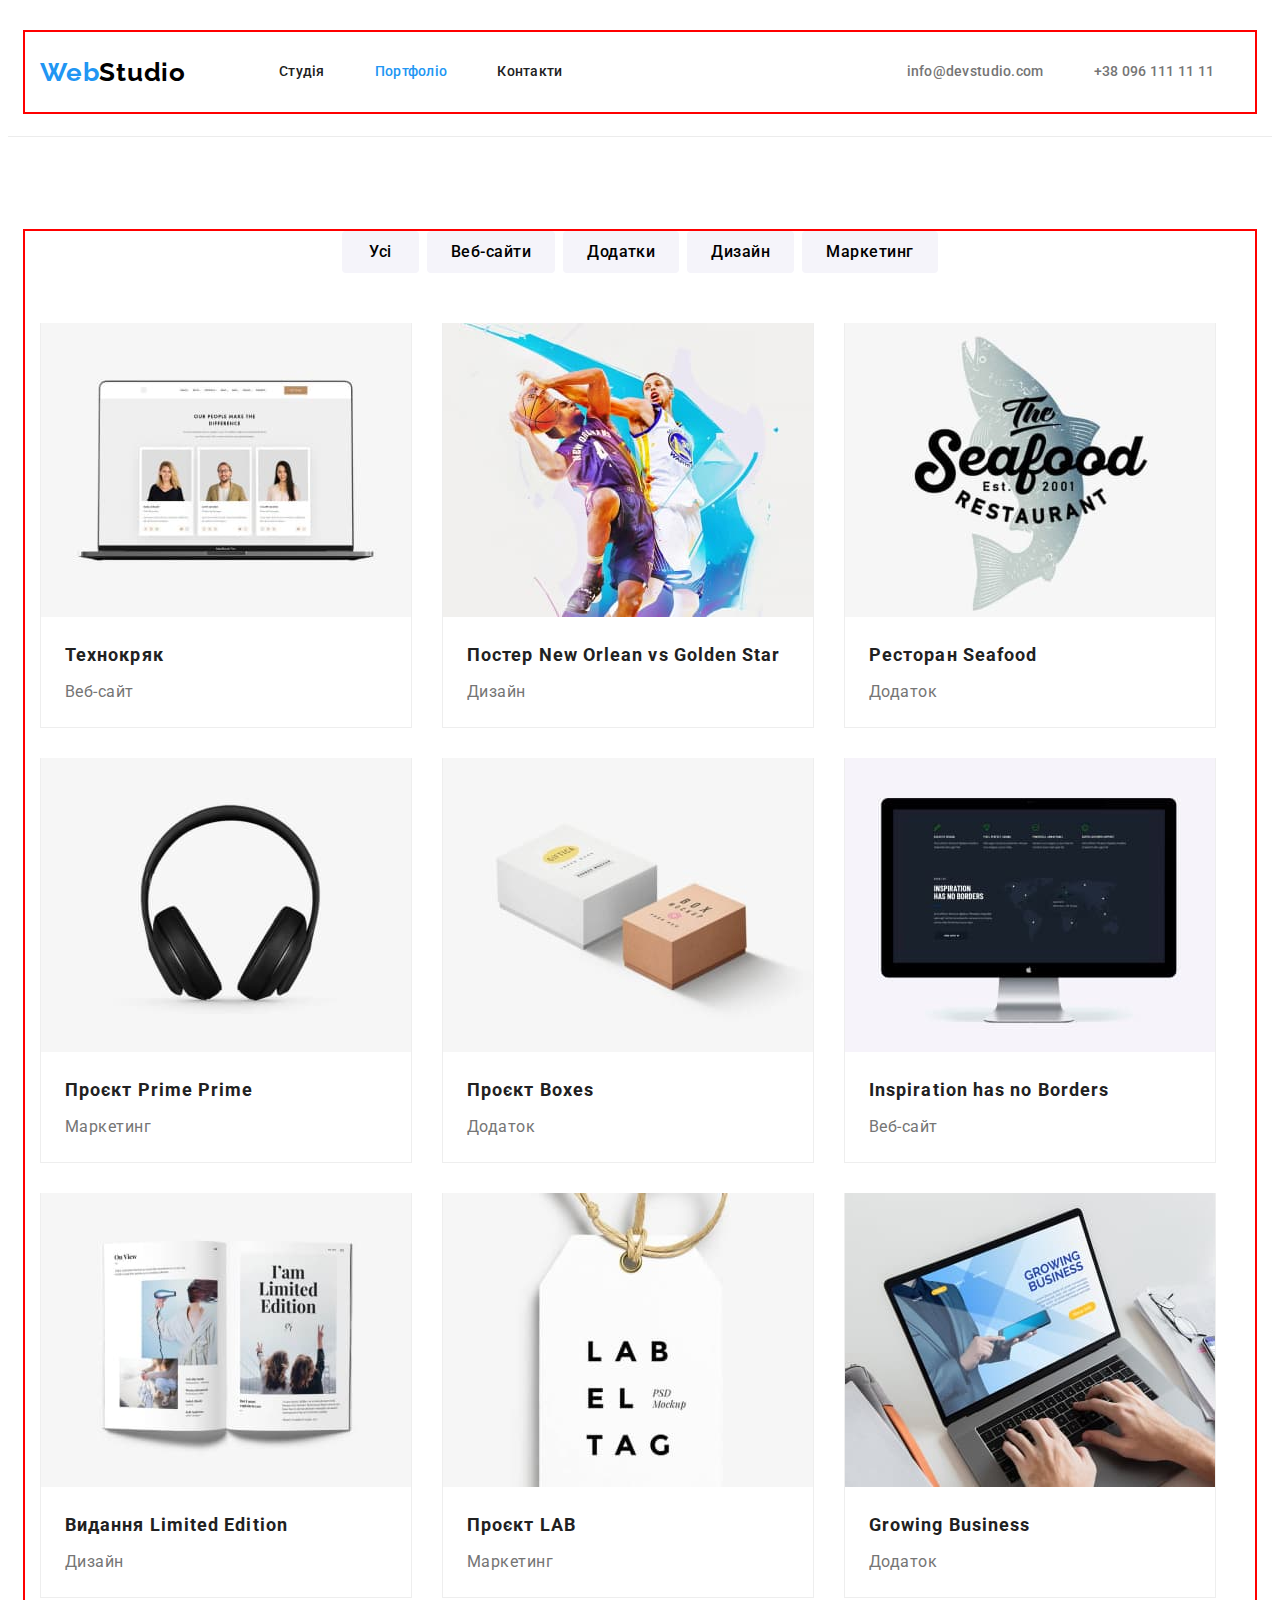
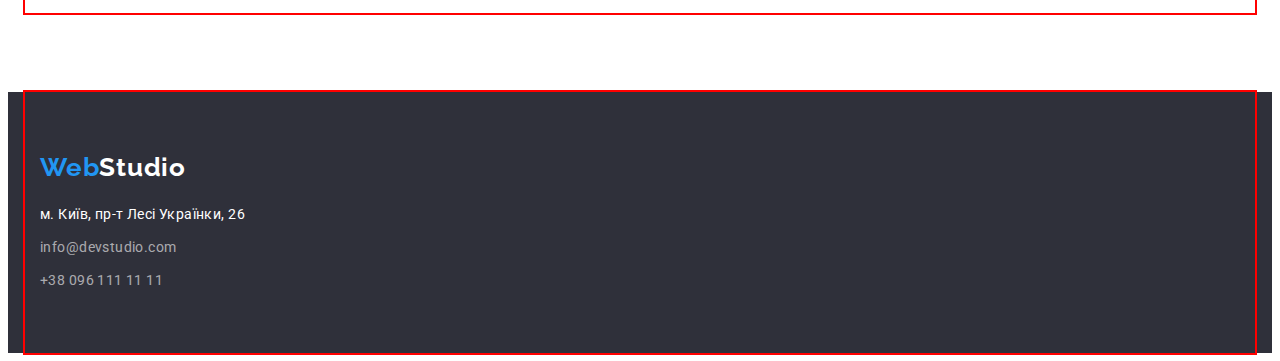
==== commit 455334be: "final flex" ====
--- a/portfolio.html
+++ b/portfolio.html
@@ -23,7 +23,7 @@
   </head>
   <body>
     <header class="header">
-      <div class="container">
+      <div class="container header-container">
         <a class="logo" lang="en" href="./index.html">
           Web<span class="logo-part">Studio</span>
         </a>
@@ -33,14 +33,16 @@
               <a class="navigation-link link" href="./index.html">Студія</a>
             </li>
             <li class="navigation-item">
-              <a class="navigation-link link current" href="#">Портфоліо</a>
+              <a class="navigation-link link current" href="./portfolio.html"
+                >Портфоліо</a
+              >
             </li>
             <li class="navigation-item">
               <a class="navigation-link link" href="#">Контакти</a>
             </li>
           </ul>
         </nav>
-        <ul class="list">
+        <ul class="list contact-list">
           <li>
             <a class="header-mail link" href="mailto:info@devstudio.com"
               >info@devstudio.com</a
@@ -87,7 +89,7 @@
             </li>
           </ul>
           <ul class="portfolio-exaples-list list">
-            <li>
+            <li class="portfolio-emamples-item">
               <a class="portfolio-link link" href="">
                 <img
                   src="./images/portfolio/technokryak.jpg"
@@ -95,11 +97,13 @@
                   width="370"
                   height="294"
                 />
-                <h2 class="portfolio-examples-name">Технокряк</h2>
-                <p class="portfolio-examples-type">Веб-сайт</p></a
-              >
-            </li>
-            <li>
+                <div class="portfolio-img-sign">
+                  <h2 class="portfolio-examples-name">Технокряк</h2>
+                  <p class="portfolio-examples-type">Веб-сайт</p>
+                </div>
+              </a>
+            </li>
+            <li class="portfolio-emamples-item">
               <a class="portfolio-link link" href="">
                 <img
                   src="./images/portfolio/poster.jpg"
@@ -107,13 +111,15 @@
                   width="370"
                   height="294"
                 />
-                <h2 class="portfolio-examples-name">
-                  Постер <span lang="en">New Orlean vs Golden Star</span>
-                </h2>
-                <p class="portfolio-examples-type">Дизайн</p></a
-              >
-            </li>
-            <li>
+                <div class="portfolio-img-sign">
+                  <h2 class="portfolio-examples-name">
+                    Постер <span lang="en">New Orlean vs Golden Star</span>
+                  </h2>
+                  <p class="portfolio-examples-type">Дизайн</p>
+                </div>
+              </a>
+            </li>
+            <li class="portfolio-emamples-item">
               <a class="portfolio-link link" href="">
                 <img
                   src="./images/portfolio/restaurant.jpg"
@@ -121,13 +127,15 @@
                   width="370"
                   height="294"
                 />
-                <h2 class="portfolio-examples-name">
-                  Ресторан <span lang="en">Seafood</span>
-                </h2>
-                <p class="portfolio-examples-type">Додаток</p></a
-              >
-            </li>
-            <li>
+                <div class="portfolio-img-sign">
+                  <h2 class="portfolio-examples-name">
+                    Ресторан <span lang="en">Seafood</span>
+                  </h2>
+                  <p class="portfolio-examples-type">Додаток</p>
+                </div></a
+              >
+            </li>
+            <li class="portfolio-emamples-item">
               <a class="portfolio-link link" href="">
                 <img
                   src="./images/portfolio/prime.jpg"
@@ -135,13 +143,15 @@
                   width="370"
                   height="294"
                 />
-                <h2 class="portfolio-examples-name">
-                  Проєкт <span lang="en">Prime</span> Prime
-                </h2>
-                <p class="portfolio-examples-type">Маркетинг</p></a
-              >
-            </li>
-            <li>
+                <div class="portfolio-img-sign">
+                  <h2 class="portfolio-examples-name">
+                    Проєкт <span lang="en">Prime</span> Prime
+                  </h2>
+                  <p class="portfolio-examples-type">Маркетинг</p>
+                </div>
+              </a>
+            </li>
+            <li class="portfolio-emamples-item">
               <a class="portfolio-link link" href="">
                 <img
                   src="./images/portfolio/boxes.jpg"
@@ -149,13 +159,15 @@
                   width="370"
                   height="294"
                 />
-                <h2 class="portfolio-examples-name">
-                  Проєкт <span lang="en">Boxes</span>
-                </h2>
-                <p class="portfolio-examples-type">Додаток</p></a
-              >
-            </li>
-            <li>
+                <div class="portfolio-img-sign">
+                  <h2 class="portfolio-examples-name">
+                    Проєкт <span lang="en">Boxes</span>
+                  </h2>
+                  <p class="portfolio-examples-type">Додаток</p>
+                </div>
+              </a>
+            </li>
+            <li class="portfolio-emamples-item">
               <a class="portfolio-link link" href="">
                 <img
                   src="./images/portfolio/inspiration.jpg"
@@ -163,13 +175,15 @@
                   width="370"
                   height="294"
                 />
-                <h2 class="portfolio-examples-name" lang="en">
-                  Inspiration has no Borders
-                </h2>
-                <p class="portfolio-examples-type">Веб-сайт</p></a
-              >
-            </li>
-            <li>
+                <div class="portfolio-img-sign">
+                  <h2 class="portfolio-examples-name" lang="en">
+                    Inspiration has no Borders
+                  </h2>
+                  <p class="portfolio-examples-type">Веб-сайт</p>
+                </div></a
+              >
+            </li>
+            <li class="portfolio-emamples-item">
               <a class="portfolio-link link" href="">
                 <img
                   src="./images/portfolio/limition-edition.jpg"
@@ -177,13 +191,15 @@
                   width="370"
                   height="294"
                 />
-                <h2 class="portfolio-examples-name">
-                  Видання <span lang="en">Limited Edition</span>
-                </h2>
-                <p class="portfolio-examples-type">Дизайн</p></a
-              >
-            </li>
-            <li>
+                <div class="portfolio-img-sign">
+                  <h2 class="portfolio-examples-name">
+                    Видання <span lang="en">Limited Edition</span>
+                  </h2>
+                  <p class="portfolio-examples-type">Дизайн</p>
+                </div>
+              </a>
+            </li>
+            <li class="portfolio-emamples-item">
               <a class="portfolio-link link" href="">
                 <img
                   src="./images/portfolio/lab.jpg"
@@ -191,13 +207,15 @@
                   width="370"
                   height="294"
                 />
-                <h2 class="portfolio-examples-name">
-                  Проєкт <span lang="en">LAB</span>
-                </h2>
-                <p class="portfolio-examples-type">Маркетинг</p></a
-              >
-            </li>
-            <li>
+                <div class="portfolio-img-sign">
+                  <h2 class="portfolio-examples-name">
+                    Проєкт <span lang="en">LAB</span>
+                  </h2>
+                  <p class="portfolio-examples-type">Маркетинг</p>
+                </div></a
+              >
+            </li>
+            <li class="portfolio-emamples-item">
               <a class="portfolio-link link" href="">
                 <img
                   src="./images/portfolio/growing-business.jpg"
@@ -205,10 +223,12 @@
                   width="370"
                   height="294"
                 />
-                <h2 class="portfolio-examples-name" lang="en">
-                  Growing Business
-                </h2>
-                <p class="portfolio-examples-type">Додаток</p></a
+                <div class="portfolio-img-sign">
+                  <h2 class="portfolio-examples-name" lang="en">
+                    Growing Business
+                  </h2>
+                  <p class="portfolio-examples-type">Додаток</p>
+                </div></a
               >
             </li>
           </ul>
@@ -218,7 +238,7 @@
 
     <footer class="footer">
       <div class="container">
-        <a class="logo" lang="en" href="./index.html">
+        <a class="logo logo-footer" lang="en" href="./index.html">
           Web<span class="logo-part-footer">Studio</span>
         </a>
         <address class="adress">
--- a/css/style.css
+++ b/css/style.css
@@ -32,6 +32,12 @@
   padding-left: 0;
 }
 
+img {
+  display: block;
+  max-width: 100%;
+  height: auto;
+}
+
 .list {
   list-style: none;
 }
@@ -55,9 +61,21 @@
 .header {
   padding-top: 24px;
   padding-bottom: 24px;
+  border-bottom: 1px solid #ececec;
+}
+
+.header-container {
+  display: flex;
+  align-items: center;
+  justify-content: flex-;
 }
 
 .logo {
+  padding-top: 24px;
+  padding-bottom: 24px;
+  margin-right: 93px;
+  display: block;
+
   font-family: "Raleway";
   font-style: normal;
   font-weight: 700;
@@ -71,6 +89,10 @@
   color: var(--logo-color);
 }
 .navigation {
+  display: flex;
+  gap: 50px;
+  margin-right: 344px;
+
   font-weight: 500;
   font-size: 14px;
   line-height: 1.14;
@@ -80,6 +102,9 @@
 
 .navigation-link {
   color: var(--main-color);
+  padding-top: 32px;
+  padding-bottom: 32px;
+  display: block;
 }
 .navigation-link:hover,
 .navigation-link:focus {
@@ -88,8 +113,18 @@
 .navigation-link.current {
   color: var(--link-color);
 }
+
+.contact-list {
+  display: flex;
+  gap: 50px;
+}
+
 .header-mail,
 .header-tel {
+  display: block;
+  padding-top: 32px;
+  padding-bottom: 32px;
+
   font-weight: 500;
   font-size: 14px;
   line-height: 1.14;
@@ -109,17 +144,22 @@
   text-align: center;
 }
 .hero-title {
+  margin: 0 auto;
+  margin-bottom: 30px;
+  max-width: 696px;
+
   font-weight: 900;
   font-size: 44px;
   line-height: 1.36;
   letter-spacing: 0.06em;
   text-transform: uppercase;
   color: var(--second-color);
-
-  margin-bottom: 30px;
 }
 
 .hero-btn {
+  padding: 10px 32px;
+  min-width: 216px;
+
   font-family: inherit;
   background-color: var(--btn-background-color);
   box-shadow: 0px 4px 4px rgba(0, 0, 0, 0.15);
@@ -132,8 +172,6 @@
   border-color: transparent;
   color: var(--second-color);
   cursor: pointer;
-  padding: 10px 32px;
-  min-width: 216px;
 }
 
 .hero-btn:hover,
@@ -154,13 +192,24 @@
   clip-path: inset(50%);
   margin: -1px;
 }
+
+.adventage-list {
+  display: flex;
+  gap: 30px;
+}
+.adventage-list li {
+  max-width: 270px;
+  display: block;
+}
+
 .adventage-title {
+  margin-bottom: 10px;
+
   font-weight: 700;
   font-size: 14px;
   line-height: 1.14;
   letter-spacing: 0.03em;
   text-transform: uppercase;
-  margin-bottom: 10px;
 }
 .adventage-text {
   font-size: 14px;
@@ -172,13 +221,18 @@
 .examples {
   padding-top: 0px;
 }
+.examples-list {
+  display: flex;
+  gap: 30px;
+}
 
 .examples-title {
+  margin-bottom: 50px;
+
   font-size: 36px;
   line-height: 1.16;
   text-align: center;
   letter-spacing: 0.03em;
-  margin-bottom: 50px;
 }
 
 .team-title {
@@ -195,9 +249,14 @@
 }
 
 .team-list {
-  text-align: left;
-}
-
+  display: flex;
+  text-align: center;
+  gap: 30px;
+}
+.img-sign {
+  padding-top: 30px;
+  padding-bottom: 30px;
+}
 .team-list-item {
   background-color: var(--team-background-color);
 }
@@ -210,7 +269,6 @@
   font-weight: 500;
   font-size: 16px;
   line-height: 1.18;
-  /* text-align: center; */
   letter-spacing: 0.03em;
   margin-top: 30px;
   margin-bottom: 10px;
@@ -219,7 +277,6 @@
 .team-list-position {
   font-size: 16px;
   line-height: 1.18;
-  /* text-align: center; */
   letter-spacing: 0.03em;
   color: var(--second-text-color);
 }
@@ -228,10 +285,9 @@
 .footer {
   background-color: var(--background-color-second);
 }
-.logo {
-  margin-top: 60px;
-  margin-bottom: 20px;
-  display: inline-block;
+.logo-footer {
+  padding-top: 60px;
+  padding-bottom: 20px;
 }
 
 .logo-part-footer {
@@ -242,20 +298,22 @@
 }
 
 .adress-location {
-  font-size: 14px;
-  line-height: 1.71;
-  letter-spacing: 0.03em;
-  color: var(--second-color);
   margin-bottom: 9px;
   display: inline-block;
+
+  font-size: 14px;
+  line-height: 1.71;
+  letter-spacing: 0.03em;
+  color: var(--second-color);
 }
 .adress-tel,
 .adress-mail {
+  display: inline-block;
+
   font-size: 14px;
   line-height: 1.71;
   letter-spacing: 0.03em;
   color: var(--footer-link-color);
-  display: inline-block;
 }
 
 .adress-mail {
@@ -275,7 +333,14 @@
 .adress-location:focus {
   color: var(--link-color);
 }
-/* ----------- portfolio=============*/
+/* ----------- portfolio============= */
+
+.portfolio-list {
+  display: flex;
+  justify-content: center;
+  gap: 8px;
+  margin-bottom: 50px;
+}
 
 .portfolio-list-btn:hover,
 .portfolio-list-btn:focus {
@@ -284,6 +349,8 @@
 }
 
 .portfolio-list-btn {
+  padding: 6px 22px;
+
   font-family: inherit;
   cursor: pointer;
   font-weight: 500;
@@ -294,12 +361,21 @@
   text-align: center;
   letter-spacing: 0.03em;
   background-color: var(--background-color-third);
-
-  padding: 6px 22px;
 }
 
 .btn-all {
   padding: 6px 25px;
+}
+.portfolio-exaples-list {
+  display: flex;
+  flex-wrap: wrap;
+  margin: -15px;
+}
+.portfolio-emamples-item {
+  margin: 15px;
+  border: 1px solid #eeeeee;
+  border-top: 0px;
+  width: 370px;
 }
 
 .portfolio-link {
@@ -308,13 +384,21 @@
 }
 
 .portfolio-examples-name {
+  padding-bottom: 4px;
+
   font-size: 18px;
   line-height: 2;
   letter-spacing: 0.06em;
 }
+
 .portfolio-examples-type {
   font-size: 16px;
   line-height: 1.88;
   letter-spacing: 0.03em;
   color: var(--second-text-color);
 }
+
+.portfolio-img-sign {
+  padding: 20px 24px;
+  background-color: var(--team-background-color);
+}
--- a/css/style.css
+++ b/css/style.css
@@ -32,6 +32,12 @@
   padding-left: 0;
 }
 
+img {
+  display: block;
+  max-width: 100%;
+  height: auto;
+}
+
 .list {
   list-style: none;
 }
@@ -55,9 +61,21 @@
 .header {
   padding-top: 24px;
   padding-bottom: 24px;
+  border-bottom: 1px solid #ececec;
+}
+
+.header-container {
+  display: flex;
+  align-items: center;
+  justify-content: flex-;
 }
 
 .logo {
+  padding-top: 24px;
+  padding-bottom: 24px;
+  margin-right: 93px;
+  display: block;
+
   font-family: "Raleway";
   font-style: normal;
   font-weight: 700;
@@ -71,6 +89,10 @@
   color: var(--logo-color);
 }
 .navigation {
+  display: flex;
+  gap: 50px;
+  margin-right: 344px;
+
   font-weight: 500;
   font-size: 14px;
   line-height: 1.14;
@@ -80,6 +102,9 @@
 
 .navigation-link {
   color: var(--main-color);
+  padding-top: 32px;
+  padding-bottom: 32px;
+  display: block;
 }
 .navigation-link:hover,
 .navigation-link:focus {
@@ -88,8 +113,18 @@
 .navigation-link.current {
   color: var(--link-color);
 }
+
+.contact-list {
+  display: flex;
+  gap: 50px;
+}
+
 .header-mail,
 .header-tel {
+  display: block;
+  padding-top: 32px;
+  padding-bottom: 32px;
+
   font-weight: 500;
   font-size: 14px;
   line-height: 1.14;
@@ -109,17 +144,22 @@
   text-align: center;
 }
 .hero-title {
+  margin: 0 auto;
+  margin-bottom: 30px;
+  max-width: 696px;
+
   font-weight: 900;
   font-size: 44px;
   line-height: 1.36;
   letter-spacing: 0.06em;
   text-transform: uppercase;
   color: var(--second-color);
-
-  margin-bottom: 30px;
 }
 
 .hero-btn {
+  padding: 10px 32px;
+  min-width: 216px;
+
   font-family: inherit;
   background-color: var(--btn-background-color);
   box-shadow: 0px 4px 4px rgba(0, 0, 0, 0.15);
@@ -132,8 +172,6 @@
   border-color: transparent;
   color: var(--second-color);
   cursor: pointer;
-  padding: 10px 32px;
-  min-width: 216px;
 }
 
 .hero-btn:hover,
@@ -154,13 +192,24 @@
   clip-path: inset(50%);
   margin: -1px;
 }
+
+.adventage-list {
+  display: flex;
+  gap: 30px;
+}
+.adventage-list li {
+  max-width: 270px;
+  display: block;
+}
+
 .adventage-title {
+  margin-bottom: 10px;
+
   font-weight: 700;
   font-size: 14px;
   line-height: 1.14;
   letter-spacing: 0.03em;
   text-transform: uppercase;
-  margin-bottom: 10px;
 }
 .adventage-text {
   font-size: 14px;
@@ -172,13 +221,18 @@
 .examples {
   padding-top: 0px;
 }
+.examples-list {
+  display: flex;
+  gap: 30px;
+}
 
 .examples-title {
+  margin-bottom: 50px;
+
   font-size: 36px;
   line-height: 1.16;
   text-align: center;
   letter-spacing: 0.03em;
-  margin-bottom: 50px;
 }
 
 .team-title {
@@ -195,9 +249,14 @@
 }
 
 .team-list {
-  text-align: left;
-}
-
+  display: flex;
+  text-align: center;
+  gap: 30px;
+}
+.img-sign {
+  padding-top: 30px;
+  padding-bottom: 30px;
+}
 .team-list-item {
   background-color: var(--team-background-color);
 }
@@ -210,7 +269,6 @@
   font-weight: 500;
   font-size: 16px;
   line-height: 1.18;
-  /* text-align: center; */
   letter-spacing: 0.03em;
   margin-top: 30px;
   margin-bottom: 10px;
@@ -219,7 +277,6 @@
 .team-list-position {
   font-size: 16px;
   line-height: 1.18;
-  /* text-align: center; */
   letter-spacing: 0.03em;
   color: var(--second-text-color);
 }
@@ -228,10 +285,9 @@
 .footer {
   background-color: var(--background-color-second);
 }
-.logo {
-  margin-top: 60px;
-  margin-bottom: 20px;
-  display: inline-block;
+.logo-footer {
+  padding-top: 60px;
+  padding-bottom: 20px;
 }
 
 .logo-part-footer {
@@ -242,20 +298,22 @@
 }
 
 .adress-location {
-  font-size: 14px;
-  line-height: 1.71;
-  letter-spacing: 0.03em;
-  color: var(--second-color);
   margin-bottom: 9px;
   display: inline-block;
+
+  font-size: 14px;
+  line-height: 1.71;
+  letter-spacing: 0.03em;
+  color: var(--second-color);
 }
 .adress-tel,
 .adress-mail {
+  display: inline-block;
+
   font-size: 14px;
   line-height: 1.71;
   letter-spacing: 0.03em;
   color: var(--footer-link-color);
-  display: inline-block;
 }
 
 .adress-mail {
@@ -275,7 +333,14 @@
 .adress-location:focus {
   color: var(--link-color);
 }
-/* ----------- portfolio=============*/
+/* ----------- portfolio============= */
+
+.portfolio-list {
+  display: flex;
+  justify-content: center;
+  gap: 8px;
+  margin-bottom: 50px;
+}
 
 .portfolio-list-btn:hover,
 .portfolio-list-btn:focus {
@@ -284,6 +349,8 @@
 }
 
 .portfolio-list-btn {
+  padding: 6px 22px;
+
   font-family: inherit;
   cursor: pointer;
   font-weight: 500;
@@ -294,12 +361,21 @@
   text-align: center;
   letter-spacing: 0.03em;
   background-color: var(--background-color-third);
-
-  padding: 6px 22px;
 }
 
 .btn-all {
   padding: 6px 25px;
+}
+.portfolio-exaples-list {
+  display: flex;
+  flex-wrap: wrap;
+  margin: -15px;
+}
+.portfolio-emamples-item {
+  margin: 15px;
+  border: 1px solid #eeeeee;
+  border-top: 0px;
+  width: 370px;
 }
 
 .portfolio-link {
@@ -308,13 +384,21 @@
 }
 
 .portfolio-examples-name {
+  padding-bottom: 4px;
+
   font-size: 18px;
   line-height: 2;
   letter-spacing: 0.06em;
 }
+
 .portfolio-examples-type {
   font-size: 16px;
   line-height: 1.88;
   letter-spacing: 0.03em;
   color: var(--second-text-color);
 }
+
+.portfolio-img-sign {
+  padding: 20px 24px;
+  background-color: var(--team-background-color);
+}
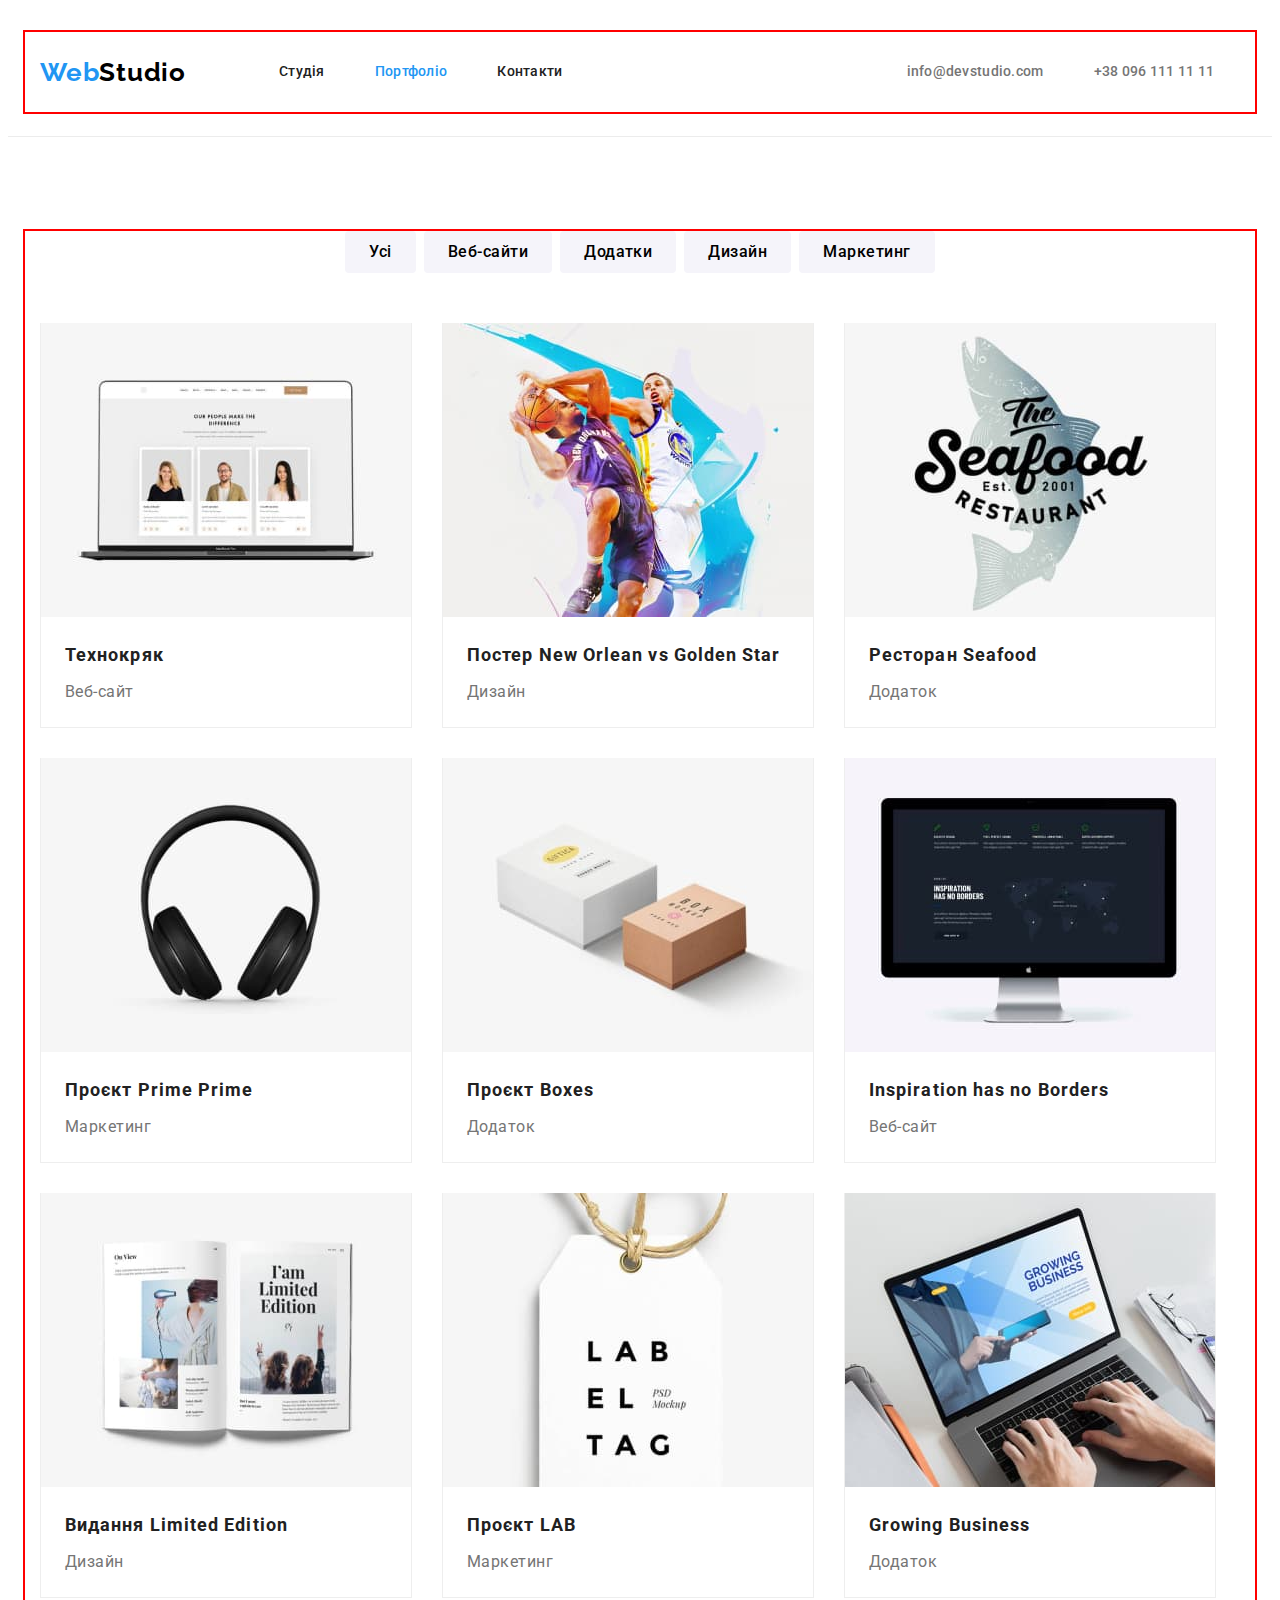
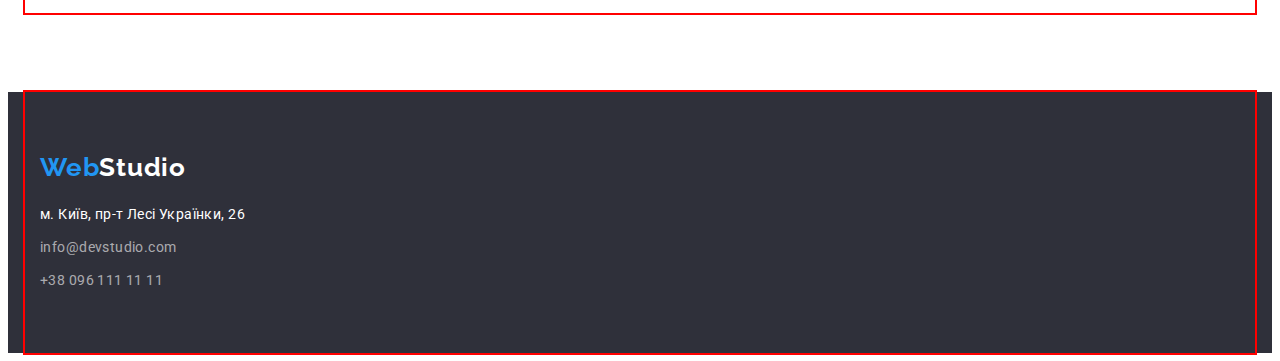
==== commit c168db55: "change padding" ====
--- a/portfolio.html
+++ b/portfolio.html
@@ -63,27 +63,21 @@
           <h1 class="visually-hidden">Портфоліо</h1>
           <ul class="portfolio-list list">
             <li class="portfolio-list-item">
-              <button class="portfolio-list-btn btn-all" type="button">
-                Усі
-              </button>
-            </li>
-            <li>
-              <button class="portfolio-list-btn btn-web" type="button">
+              <button class="portfolio-list-btn" type="button">Усі</button>
+            </li>
+            <li>
+              <button class="portfolio-list-btn" type="button">
                 Веб-сайти
               </button>
             </li>
             <li>
-              <button class="portfolio-list-btn btn-app" type="button">
-                Додатки
-              </button>
-            </li>
-            <li>
-              <button class="portfolio-list-btn btn-design" type="button">
-                Дизайн
-              </button>
-            </li>
-            <li>
-              <button class="portfolio-list-btn btn-marketing" type="button">
+              <button class="portfolio-list-btn" type="button">Додатки</button>
+            </li>
+            <li>
+              <button class="portfolio-list-btn" type="button">Дизайн</button>
+            </li>
+            <li>
+              <button class="portfolio-list-btn" type="button">
                 Маркетинг
               </button>
             </li>
--- a/css/style.css
+++ b/css/style.css
@@ -180,6 +180,10 @@
 }
 
 /* ----------- advantage=============*/
+.advantage {
+  padding-bottom: 47px;
+}
+
 .visually-hidden {
   position: absolute;
   white-space: nowrap;
@@ -219,7 +223,7 @@
 }
 /* ----------- exaples=============*/
 .examples {
-  padding-top: 0px;
+  padding-top: 47px;
 }
 .examples-list {
   display: flex;
@@ -363,9 +367,6 @@
   background-color: var(--background-color-third);
 }
 
-.btn-all {
-  padding: 6px 25px;
-}
 .portfolio-exaples-list {
   display: flex;
   flex-wrap: wrap;
--- a/css/style.css
+++ b/css/style.css
@@ -180,6 +180,10 @@
 }
 
 /* ----------- advantage=============*/
+.advantage {
+  padding-bottom: 47px;
+}
+
 .visually-hidden {
   position: absolute;
   white-space: nowrap;
@@ -219,7 +223,7 @@
 }
 /* ----------- exaples=============*/
 .examples {
-  padding-top: 0px;
+  padding-top: 47px;
 }
 .examples-list {
   display: flex;
@@ -363,9 +367,6 @@
   background-color: var(--background-color-third);
 }
 
-.btn-all {
-  padding: 6px 25px;
-}
 .portfolio-exaples-list {
   display: flex;
   flex-wrap: wrap;
